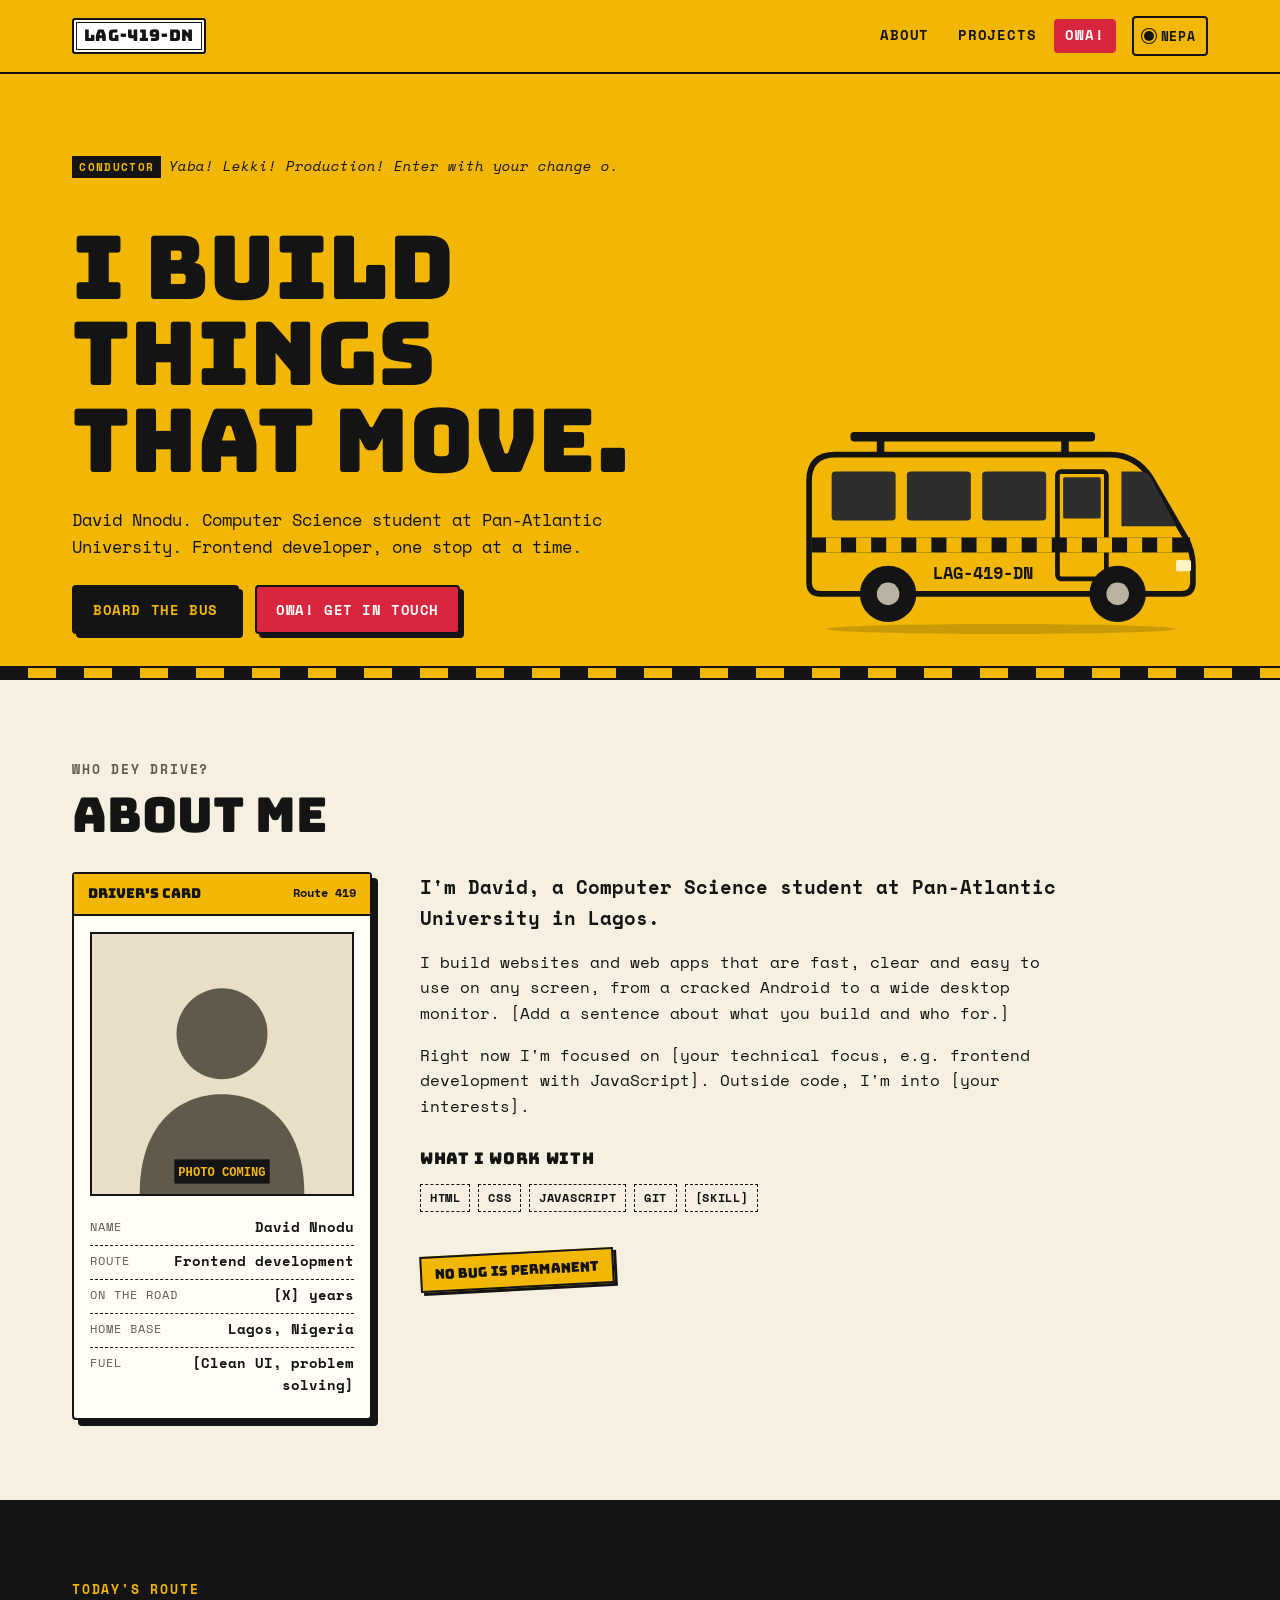
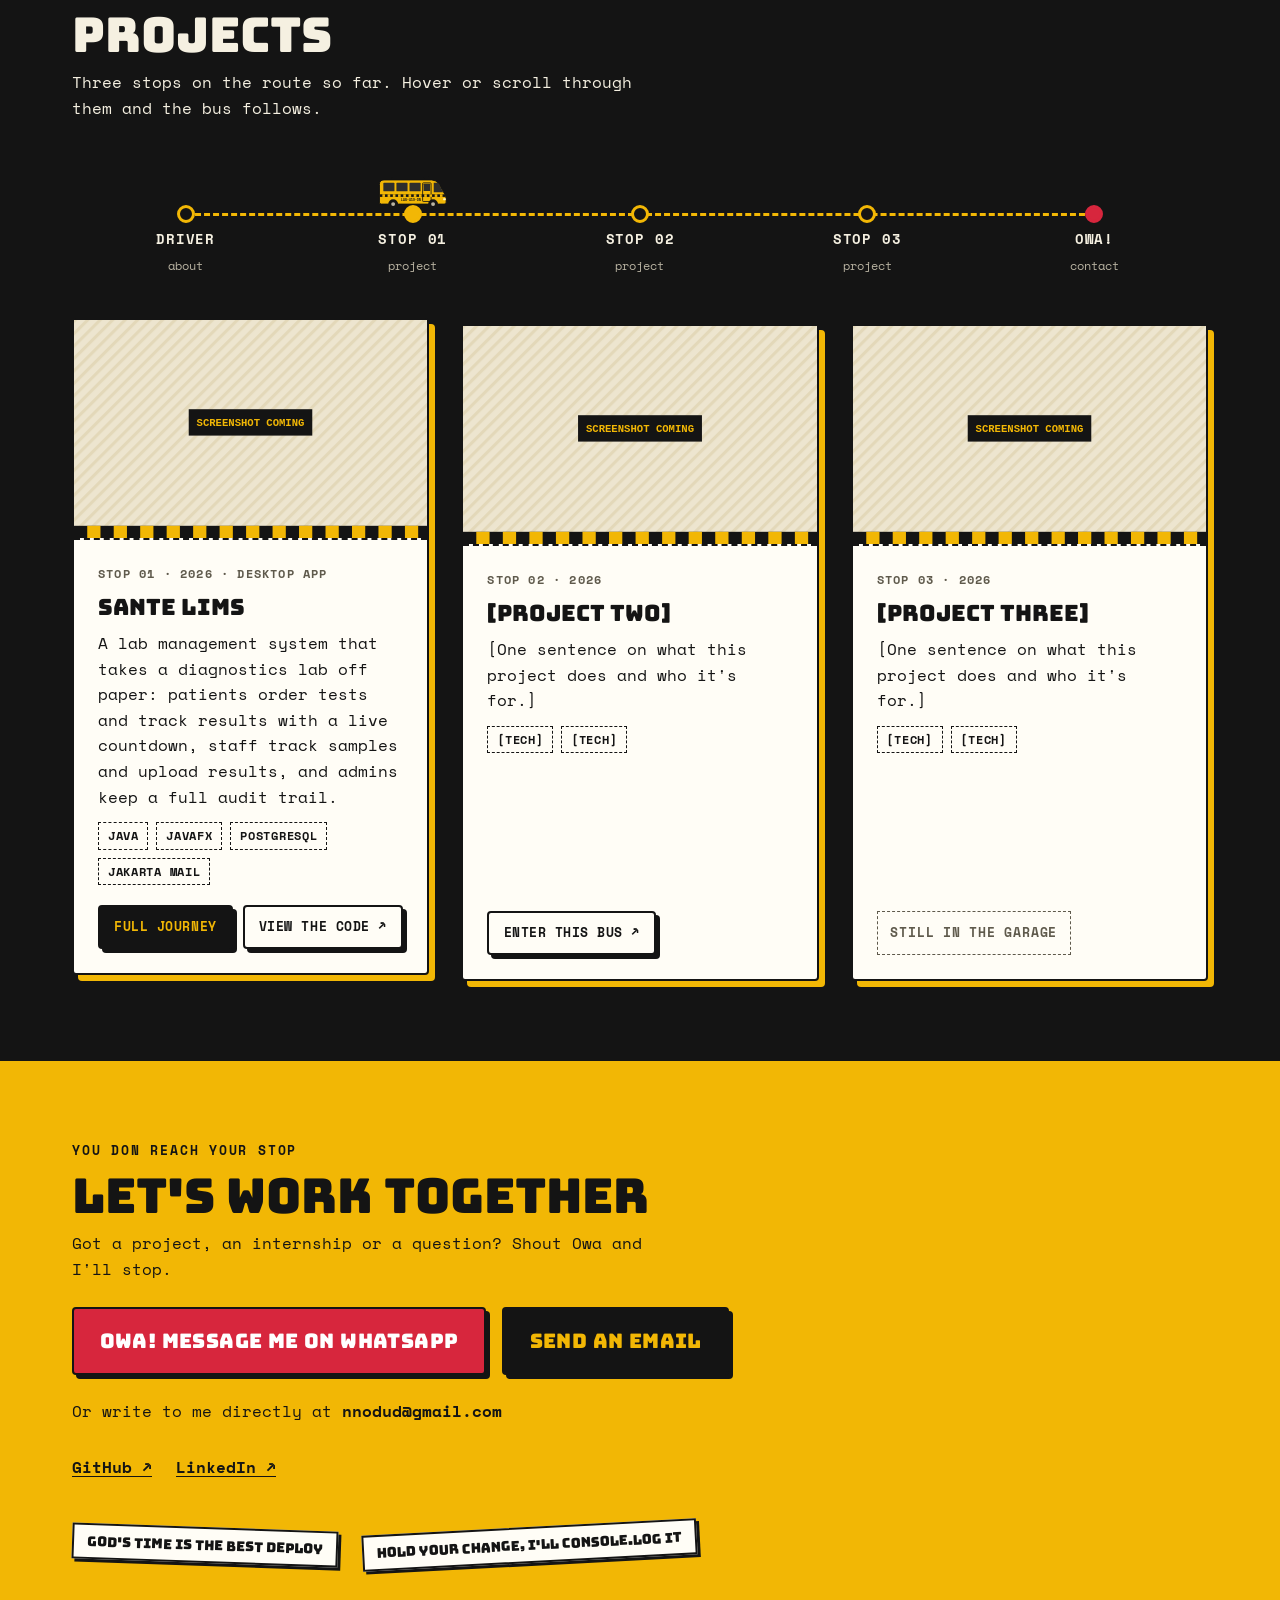
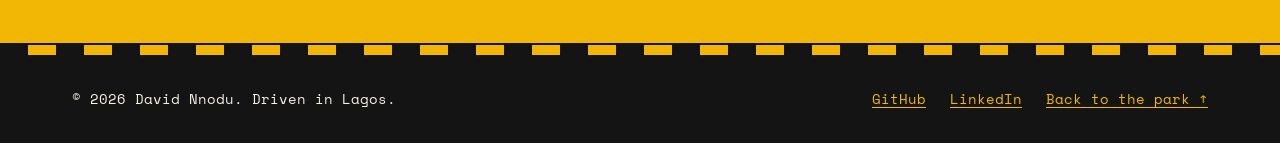
==== index.html @ ec856352 "Move Sante LIMS to Stop 01 and add its details page Co-Authored-By: Claude Opus 5.5 <noreply@anthrop" ====
<!DOCTYPE html>
<html lang="en">
<head>
  <meta charset="UTF-8">
  <meta name="viewport" content="width=device-width, initial-scale=1.0, viewport-fit=cover">
  <title>David Nnodu | Frontend Developer</title>
  <meta name="description" content="Portfolio of David Nnodu, a frontend developer and Computer Science student at Pan-Atlantic University, Lagos.">
  <meta name="theme-color" content="#F2B705">
  <link rel="icon" href="assets/img/favicon.svg" type="image/svg+xml">
  <link rel="preconnect" href="https://fonts.googleapis.com">
  <link rel="preconnect" href="https://fonts.gstatic.com" crossorigin>
  <link rel="stylesheet" href="https://fonts.googleapis.com/css2?family=Bungee&family=Space+Mono:ital,wght@0,400;0,700;1,400&display=swap">
  <link rel="stylesheet" href="css/styles.css">
  <!-- Apply the saved NEPA (dark mode) choice before the page paints, so it never flashes the wrong theme -->
  <script>
    (function () {
      var saved = null;
      try { saved = localStorage.getItem('nepa'); } catch (e) {}
      var prefersDark = window.matchMedia && window.matchMedia('(prefers-color-scheme: dark)').matches;
      if (saved === 'off' || (saved === null && prefersDark)) {
        document.documentElement.setAttribute('data-theme', 'night');
      }
    })();
  </script>
</head>
<body>
  <!-- Danfo drawing, defined once and reused with <use href="#danfo"> -->
  <svg class="sprite" aria-hidden="true" focusable="false">
    <symbol id="danfo" viewBox="0 0 220 112">
      <rect x="30" y="8" width="130" height="5" rx="2" style="fill:var(--bus-line)"/>
      <rect x="44" y="12" width="4" height="9" style="fill:var(--bus-line)"/>
      <rect x="142" y="12" width="4" height="9" style="fill:var(--bus-line)"/>
      <path d="M8 34 Q8 20 22 20 L168 20 Q182 20 190 33 L208 64 Q212 71 212 79 L212 88 Q212 94 206 94 L14 94 Q8 94 8 88 Z" style="fill:var(--bus-body);stroke:var(--bus-line);stroke-width:3;stroke-linejoin:round"/>
      <rect x="20" y="29" width="34" height="26" rx="2" style="fill:var(--bus-glass)"/>
      <rect x="60" y="29" width="34" height="26" rx="2" style="fill:var(--bus-glass)"/>
      <rect x="100" y="29" width="34" height="26" rx="2" style="fill:var(--bus-glass)"/>
      <rect x="140" y="29" width="26" height="57" rx="2" style="fill:none;stroke:var(--bus-line);stroke-width:2.5"/>
      <rect x="143" y="32" width="20" height="22" rx="1" style="fill:var(--bus-glass)"/>
      <path d="M174 29 L184 29 Q188 29 190 33 L203 58 L174 58 Z" style="fill:var(--bus-glass)"/>
      <rect x="9.5" y="64" width="201" height="8" style="fill:var(--bus-line)"/>
      <g style="fill:var(--bus-body)">
        <rect x="17" y="64" width="8" height="8"/><rect x="33" y="64" width="8" height="8"/><rect x="49" y="64" width="8" height="8"/>
        <rect x="65" y="64" width="8" height="8"/><rect x="81" y="64" width="8" height="8"/><rect x="97" y="64" width="8" height="8"/>
        <rect x="113" y="64" width="8" height="8"/><rect x="129" y="64" width="8" height="8"/><rect x="145" y="64" width="8" height="8"/>
        <rect x="161" y="64" width="8" height="8"/><rect x="177" y="64" width="8" height="8"/><rect x="193" y="64" width="8" height="8"/>
      </g>
      <rect x="203" y="76" width="8" height="6" rx="1" style="fill:var(--bus-light)"/>
      <text x="74" y="86" style="fill:var(--bus-line);font:700 9px 'Space Mono',monospace">LAG-419-DN</text>
      <circle cx="50" cy="94" r="15" style="fill:var(--bus-line)"/>
      <circle cx="50" cy="94" r="6" style="fill:var(--bus-hub)"/>
      <circle cx="172" cy="94" r="15" style="fill:var(--bus-line)"/>
      <circle cx="172" cy="94" r="6" style="fill:var(--bus-hub)"/>
    </symbol>
  </svg>

  <a class="skip-link" href="#main">Skip to content</a>

  <header class="site-header">
    <div class="container header-inner">
      <a class="plate" href="#top" aria-label="David Nnodu, back to top">LAG-419-DN</a>
      <nav id="site-nav" class="site-nav" aria-label="Main">
        <ul>
          <li><a href="#about">About</a></li>
          <li><a href="#projects">Projects</a></li>
          <li><a class="nav-owa" href="#contact">Owa!</a></li>
        </ul>
      </nav>
      <button class="nepa-toggle" type="button" aria-pressed="false"
        title="NEPA: what Nigerians still call the power company. Click to turn the light off (dark mode).">
        <span class="nepa-bulb" aria-hidden="true"></span><span class="nepa-label">NEPA</span>
      </button>
      <button class="menu-toggle" type="button" aria-expanded="false" aria-controls="site-nav">Stops</button>
    </div>
  </header>

  <main id="main">

    <!-- ===== Hero ===== -->
    <section class="hero" id="top" aria-labelledby="hero-title">
      <div class="container hero-inner">
        <div class="hero-text">
          <p class="callout">
            <span class="callout-label">Conductor</span>
            <span class="callout-text" id="callout-text">Yaba! Lekki! Production! Enter with your change o.</span>
          </p>
          <h1 class="hero-title" id="hero-title">I build things that move.</h1>
          <!-- PLACEHOLDER: adjust this role line if you like -->
          <p class="hero-sub">David Nnodu. Computer Science student at Pan-Atlantic University. Frontend developer, one stop at a time.</p>
          <div class="hero-actions">
            <a class="btn" href="#projects">Board the bus</a>
            <a class="btn btn--owa" href="#contact">Owa! Get in touch</a>
          </div>
        </div>
        <div class="hero-bus" aria-hidden="true">
          <svg class="danfo" viewBox="0 0 220 112"><use href="#danfo"/></svg>
          <div class="road-shadow"></div>
        </div>
      </div>
      <div class="stripe" aria-hidden="true"></div>
    </section>

    <!-- ===== About: the Driver ===== -->
    <section class="section about" id="about" aria-labelledby="about-title">
      <div class="container">
        <div class="section-head">
          <p class="kicker">Who dey drive?</p>
          <h2 class="section-title" id="about-title">About me</h2>
        </div>

        <div class="about-grid">
          <aside class="permit" aria-label="Driver's card">
            <p class="permit-head">Driver's card <span>Route 419</span></p>
            <div class="permit-body">
              <!-- PLACEHOLDER: replace with assets/img/david.jpg when you have your photo -->
              <img class="permit-photo" src="assets/img/driver-placeholder.svg" alt="Photo of David Nnodu" width="600" height="600">
              <dl class="permit-fields">
                <div><dt>Name</dt><dd>David Nnodu</dd></div>
                <div><dt>Route</dt><dd>Frontend development</dd></div>
                <!-- PLACEHOLDER: years -->
                <div><dt>On the road</dt><dd>[X] years</dd></div>
                <div><dt>Home base</dt><dd>Lagos, Nigeria</dd></div>
                <!-- PLACEHOLDER: what drives you -->
                <div><dt>Fuel</dt><dd>[Clean UI, problem solving]</dd></div>
              </dl>
            </div>
          </aside>

          <div class="about-text">
            <!-- PLACEHOLDER: rewrite these three paragraphs in your own words -->
            <p class="lead">I'm David, a Computer Science student at Pan-Atlantic University in Lagos.</p>
            <p>I build websites and web apps that are fast, clear and easy to use on any screen, from a cracked Android to a wide desktop monitor. [Add a sentence about what you build and who for.]</p>
            <p>Right now I'm focused on [your technical focus, e.g. frontend development with JavaScript]. Outside code, I'm into [your interests].</p>

            <h3 class="mini-title">What I work with</h3>
            <!-- PLACEHOLDER: your real skills -->
            <ul class="tags" aria-label="Skills">
              <li class="tag">HTML</li>
              <li class="tag">CSS</li>
              <li class="tag">JavaScript</li>
              <li class="tag">Git</li>
              <li class="tag">[Skill]</li>
            </ul>

            <p class="sticker sticker--yellow tilt-left">No bug is permanent</p>
          </div>
        </div>
      </div>
    </section>

    <!-- ===== Projects: today's route ===== -->
    <section class="section section--road projects" id="projects" aria-labelledby="projects-title">
      <div class="container">
        <div class="section-head">
          <p class="kicker">Today's route</p>
          <h2 class="section-title" id="projects-title">Projects</h2>
          <p class="section-intro">Three stops on the route so far. Hover or scroll through them and the bus follows.</p>
        </div>

        <div class="route-wrap">
          <ol class="route-bar" aria-label="Route stops">
            <li class="stop"><a href="#about"><span class="stop-dot"></span><span class="stop-name">Driver</span><span class="stop-note">about</span></a></li>
            <li class="stop is-current"><a href="#project-1"><span class="stop-dot"></span><span class="stop-name">Stop 01</span><span class="stop-note">project</span></a></li>
            <li class="stop"><a href="#project-2"><span class="stop-dot"></span><span class="stop-name">Stop 02</span><span class="stop-note">project</span></a></li>
            <li class="stop"><a href="#project-3"><span class="stop-dot"></span><span class="stop-name">Stop 03</span><span class="stop-note">project</span></a></li>
            <li class="stop stop--owa"><a href="#contact"><span class="stop-dot"></span><span class="stop-name">Owa!</span><span class="stop-note">contact</span></a></li>
          </ol>

          <div class="project-list">
            <!-- Project 1: Sante LIMS (JavaFX desktop app, has the details page) -->
            <article class="ticket is-current" id="project-1" aria-labelledby="p1-title">
              <span class="card-stop stop-dot" aria-hidden="true"></span>
              <!-- PLACEHOLDER: save a screenshot of the app as assets/img/sante-dashboard.png and change src below -->
              <img class="ticket-img" src="assets/img/placeholder.svg" alt="Screenshot of the Sante LIMS customer dashboard" width="1600" height="1000" loading="lazy">
              <div class="ticket-body">
                <p class="ticket-meta">Stop 01 · 2026 · Desktop app</p>
                <h3 class="ticket-title" id="p1-title">Sante LIMS</h3>
                <p>A lab management system that takes a diagnostics lab off paper: patients order tests and track results with a live countdown, staff track samples and upload results, and admins keep a full audit trail.</p>
                <ul class="tags" aria-label="Tech stack">
                  <li class="tag">Java</li><li class="tag">JavaFX</li><li class="tag">PostgreSQL</li><li class="tag">Jakarta Mail</li>
                </ul>
                <div class="ticket-actions">
                  <a class="btn btn--small" href="project.html">Full journey</a>
                  <a class="btn btn--small btn--plain" href="https://github.com/david-nnodu/SanteLIMS" target="_blank" rel="noopener">View the code ↗</a>
                </div>
              </div>
            </article>

            <!-- PLACEHOLDER: Project 2 -->
            <article class="ticket" id="project-2" aria-labelledby="p2-title">
              <span class="card-stop stop-dot" aria-hidden="true"></span>
              <img class="ticket-img" src="assets/img/placeholder.svg" alt="Screenshot of Project Two" width="1600" height="1000" loading="lazy">
              <div class="ticket-body">
                <p class="ticket-meta">Stop 02 · 2026</p>
                <h3 class="ticket-title" id="p2-title">[Project Two]</h3>
                <p>[One sentence on what this project does and who it's for.]</p>
                <ul class="tags" aria-label="Tech stack">
                  <li class="tag">[Tech]</li><li class="tag">[Tech]</li>
                </ul>
                <div class="ticket-actions">
                  <!-- PLACEHOLDER: live link -->
                  <a class="btn btn--small btn--plain" href="#" target="_blank" rel="noopener">Enter this bus ↗</a>
                </div>
              </div>
            </article>

            <!-- PLACEHOLDER: Project 3 (no live link yet, so it shows "Still in the garage") -->
            <article class="ticket" id="project-3" aria-labelledby="p3-title">
              <span class="card-stop stop-dot" aria-hidden="true"></span>
              <img class="ticket-img" src="assets/img/placeholder.svg" alt="Screenshot of Project Three" width="1600" height="1000" loading="lazy">
              <div class="ticket-body">
                <p class="ticket-meta">Stop 03 · 2026</p>
                <h3 class="ticket-title" id="p3-title">[Project Three]</h3>
                <p>[One sentence on what this project does and who it's for.]</p>
                <ul class="tags" aria-label="Tech stack">
                  <li class="tag">[Tech]</li><li class="tag">[Tech]</li>
                </ul>
                <div class="ticket-actions">
                  <span class="garage">Still in the garage</span>
                </div>
              </div>
            </article>
          </div>

          <div class="route-bus" aria-hidden="true" hidden>
            <svg class="danfo" viewBox="0 0 220 112"><use href="#danfo"/></svg>
          </div>
        </div>
      </div>
    </section>

    <!-- ===== Contact: Owa! ===== -->
    <section class="section contact" id="contact" aria-labelledby="contact-title">
      <div class="container contact-inner">
        <div class="section-head">
          <p class="kicker">You don reach your stop</p>
          <h2 class="section-title" id="contact-title">Let's work together</h2>
          <p class="section-intro">Got a project, an internship or a question? Shout Owa and I'll stop.</p>
        </div>

        <div class="contact-actions">
          <!-- PLACEHOLDER: replace 234XXXXXXXXXX with your WhatsApp number (country code, no + or spaces) -->
          <a class="btn btn--owa btn--big" href="https://wa.me/234XXXXXXXXXX?text=Owa!%20I%20saw%20your%20portfolio%20and%20I'd%20like%20to%20work%20with%20you." target="_blank" rel="noopener">Owa! Message me on WhatsApp</a>
          <a class="btn btn--big" href="mailto:nnodud@gmail.com?subject=Hello%20David%20from%20your%20portfolio">Send an email</a>
        </div>

        <p class="contact-direct">Or write to me directly at <strong>nnodud@gmail.com</strong></p>

        <ul class="contact-links">
          <li><a href="https://github.com/david-nnodu" target="_blank" rel="noopener">GitHub ↗</a></li>
          <!-- PLACEHOLDER: LinkedIn profile URL -->
          <li><a href="https://www.linkedin.com/in/" target="_blank" rel="noopener">LinkedIn ↗</a></li>
        </ul>

        <div class="sticker-row" aria-hidden="true">
          <span class="sticker tilt-right">God's time is the best deploy</span>
          <span class="sticker tilt-left">Hold your change, I'll console.log it</span>
        </div>
      </div>
    </section>
  </main>

  <footer class="site-footer">
    <div class="stripe" aria-hidden="true"></div>
    <div class="container footer-inner">
      <p>© <span class="js-year">2026</span> David Nnodu. Driven in Lagos.</p>
      <ul class="footer-links">
        <li><a href="https://github.com/david-nnodu" target="_blank" rel="noopener">GitHub</a></li>
        <!-- PLACEHOLDER: LinkedIn profile URL -->
        <li><a href="https://www.linkedin.com/in/" target="_blank" rel="noopener">LinkedIn</a></li>
        <li><a href="#top">Back to the park ↑</a></li>
      </ul>
    </div>
  </footer>

  <div class="toast" id="toast" role="status" aria-live="polite" hidden></div>

  <script src="js/main.js"></script>
</body>
</html>
---- css/styles.css ----
/* =============================================================
   Danfo portfolio: David Nnodu
   -------------------------------------------------------------
   1.  Variables (day theme)
   2.  Night theme (NEPA off)
   3.  Reset and base
   4.  Layout helpers
   5.  Components (buttons, stripe, tags, stickers, stop dots)
   6.  Header
   7.  Hero
   8.  About
   9.  Projects route
   10. Contact
   11. Footer and toast
   12. Project details page
   13. 404 page
   14. Media queries (tablet, desktop)
   15. Reduced motion
   ============================================================= */


/* ---------- 1. Variables (day theme) ---------- */
/* Layout idea: one bus route down the page. Yellow stops, dark road, red for "Owa!" only. */
:root {
  /* Colours */
  --yellow: #F2B705;      /* danfo body */
  --ink: #141414;         /* asphalt black */
  --cream: #F5F0E1;       /* receipt paper */
  --owa: #D7263D;         /* contact only */
  --owa-text: #FFFFFF;

  --bg: #F5F0E1;          /* page background */
  --text: #141414;
  --muted: #5F5A4C;
  --card: #FFFDF6;
  --line: #141414;        /* borders */
  --shadow: #141414;      /* hard offset shadows */
  --hero-bg: #F2B705;
  --hero-text: #141414;
  --road: #141414;
  --road-text: #F5F0E1;
  --road-muted: #B9B3A2;
  --btn-bg: #141414;
  --btn-text: #F2B705;
  --stripe-a: #141414;
  --stripe-b: #F2B705;
  --focus: #141414;

  /* The bus drawing */
  --bus-body: #F2B705;
  --bus-line: #141414;
  --bus-glass: #2E2E2C;
  --bus-light: #FFF4C2;
  --bus-hub: #B9B3A2;

  /* Type */
  --font-display: "Bungee", "Arial Black", Impact, sans-serif;
  --font-body: "Space Mono", "Courier New", monospace;

  /* Spacing and shape */
  --space-1: 0.5rem;
  --space-2: 1rem;
  --space-3: 1.5rem;
  --space-4: 2rem;
  --space-5: 3rem;
  --space-6: 5rem;
  --radius: 4px;
  --max: 1200px;
  --header-h: 64px;

  color-scheme: light;
}


/* ---------- 2. Night theme (NEPA off) ---------- */
[data-theme="night"] {
  --yellow: #E0A100;
  --owa: #E5484D;

  --bg: #12110E;
  --text: #F5F0E1;
  --muted: #A8A190;
  --card: #1D1B16;
  --line: #E9E2CF;
  --shadow: #C98A00;
  --hero-bg: #1A160B;
  --hero-text: #F5F0E1;
  --road: #0A0A08;
  --road-text: #F5F0E1;
  --road-muted: #A8A190;
  --btn-bg: #E0A100;
  --btn-text: #12110E;
  --stripe-a: #050504;
  --stripe-b: #C98A00;
  --focus: #E0A100;

  --bus-body: #C98A00;
  --bus-light: #FFE38A;

  color-scheme: dark;
}


/* ---------- 3. Reset and base ---------- */
*,
*::before,
*::after {
  box-sizing: border-box;
}

[hidden] {
  display: none !important;
}

html {
  -webkit-text-size-adjust: 100%;
  scroll-padding-top: calc(var(--header-h) + 16px);
}

body {
  margin: 0;
  background: var(--bg);
  color: var(--text);
  font-family: var(--font-body);
  font-size: 1rem;
  line-height: 1.6;
  overflow-x: hidden;
}

img,
svg {
  display: block;
  max-width: 100%;
}

img {
  height: auto;
}

h1, h2, h3 {
  margin: 0;
  font-family: var(--font-display);
  font-weight: 400;
  line-height: 1.05;
  text-wrap: balance;
  overflow-wrap: anywhere;
}

p {
  margin: 0;
}

ul,
ol {
  margin: 0;
  padding: 0;
  list-style: none;
}

a {
  color: inherit;
  text-underline-offset: 3px;
}

:focus-visible {
  outline: 3px solid var(--focus);
  outline-offset: 3px;
}

.sprite {
  position: absolute;
  width: 0;
  height: 0;
  overflow: hidden;
}

.skip-link {
  position: absolute;
  left: 16px;
  top: -100px;
  z-index: 100;
  padding: 0.6rem 1rem;
  background: var(--btn-bg);
  color: var(--btn-text);
  font-weight: 700;
}

.skip-link:focus {
  top: 12px;
}


/* ---------- 4. Layout helpers ---------- */
.container {
  width: 100%;
  max-width: var(--max);
  margin-inline: auto;
  padding-left: max(16px, env(safe-area-inset-left, 0px));
  padding-right: max(16px, env(safe-area-inset-right, 0px));
}

.section {
  padding-block: var(--space-6);
}

.section-head {
  display: grid;
  gap: 0.6rem;
  margin-bottom: var(--space-4);
  max-width: 44rem;
}

.kicker {
  font-family: var(--font-body);
  font-weight: 700;
  font-size: 0.8rem;
  letter-spacing: 0.14em;
  text-transform: uppercase;
  color: var(--muted);
}

.section-title {
  font-size: clamp(1.75rem, 4vw, 3rem);
}

.section-intro {
  max-width: 36rem;
}

.mini-title {
  font-size: 1rem;
  letter-spacing: 0.04em;
}


/* ---------- 5. Components ---------- */

/* Buttons: printed look, they "press in" on hover */
.btn {
  display: inline-flex;
  align-items: center;
  justify-content: center;
  gap: 0.5rem;
  min-height: 48px;
  padding: 0.7rem 1.2rem;
  font-family: var(--font-body);
  font-weight: 700;
  font-size: 0.9rem;
  letter-spacing: 0.04em;
  text-transform: uppercase;
  text-decoration: none;
  text-align: center;
  color: var(--btn-text);
  background: var(--btn-bg);
  border: 2px solid var(--line);
  border-radius: var(--radius);
  box-shadow: 4px 4px 0 var(--shadow);
  transition: transform 0.12s ease, box-shadow 0.12s ease;
}

.btn:hover {
  transform: translate(3px, 3px);
  box-shadow: 1px 1px 0 var(--shadow);
}

.btn--owa {
  color: var(--owa-text);
  background: var(--owa);
}

.btn--plain {
  color: var(--text);
  background: var(--card);
}

.btn--small {
  min-height: 44px;
  padding: 0.5rem 0.9rem;
  font-size: 0.8rem;
}

.btn--big {
  min-height: 60px;
  padding: 1rem 1.6rem;
  font-family: var(--font-display);
  font-weight: 400;
  font-size: clamp(1rem, 2.4vw, 1.25rem);
  letter-spacing: 0.02em;
}

/* The black-and-yellow band along a danfo's side */
.stripe {
  height: 14px;
  background: repeating-linear-gradient(90deg, var(--stripe-a) 0 28px, var(--stripe-b) 28px 56px);
  border-block: 2px solid var(--stripe-a);
}

/* Tech and skill tags, like torn ticket stubs */
.tags {
  display: flex;
  flex-wrap: wrap;
  gap: 0.5rem;
}

.tag {
  display: inline-block;
  padding: 0.2rem 0.55rem;
  border: 1.5px dashed currentColor;
  font-size: 0.75rem;
  font-weight: 700;
  letter-spacing: 0.06em;
  text-transform: uppercase;
}

/* Stickers on the back of the bus */
.sticker {
  display: inline-block;
  padding: 0.5rem 0.8rem;
  font-family: var(--font-display);
  font-size: 0.85rem;
  line-height: 1.2;
  text-transform: uppercase;
  color: var(--text);
  background: var(--card);
  border: 2px solid var(--line);
  box-shadow: 3px 3px 0 var(--shadow);
  transform: rotate(var(--tilt, -2deg));
}

.sticker--yellow {
  color: var(--ink);
  background: var(--yellow);
}

.tilt-left { --tilt: -3deg; }
.tilt-right { --tilt: 2deg; }

/* Stop markers on the route */
.stop-dot {
  display: block;
  flex: none;
  width: 18px;
  height: 18px;
  border-radius: 50%;
  background: var(--road);
  border: 3px solid var(--yellow);
}

.is-current > .stop-dot,
.is-current > a > .stop-dot {
  background: var(--yellow);
}

.stop--owa .stop-dot {
  background: var(--owa);
  border-color: var(--owa);
}


/* ---------- 6. Header ---------- */
body::before {
  content: "";
  position: fixed;
  inset: 0 0 auto;
  height: env(safe-area-inset-top, 0px);
  z-index: 60;
  background: var(--hero-bg);
}

.site-header {
  position: sticky;
  top: env(safe-area-inset-top, 0px);
  z-index: 50;
  background: var(--hero-bg);
  color: var(--hero-text);
  border-bottom: 2px solid var(--line);
}

.header-inner {
  position: relative;
  display: flex;
  align-items: center;
  gap: 0.75rem;
  min-height: var(--header-h);
}

.plate {
  margin-right: auto;
  padding: 0.2rem 0.6rem;
  font-family: var(--font-display);
  font-size: 1rem;
  letter-spacing: 0.04em;
  text-decoration: none;
  color: #141414;
  background: #FFFFFF;
  border: 2px solid #141414;
  border-radius: 3px;
  box-shadow: inset 0 0 0 2px #FFFFFF, inset 0 0 0 3px #141414;
}

.site-nav {
  display: none;
}

.site-nav.is-open {
  display: block;
  position: absolute;
  top: 100%;
  left: 0;
  right: 0;
  margin-top: 2px;
  background: var(--hero-bg);
  border-bottom: 2px solid var(--line);
}

.site-nav ul {
  display: grid;
}

.site-nav a {
  display: block;
  padding: 0.9rem max(16px, env(safe-area-inset-left, 0px));
  font-weight: 700;
  font-size: 0.95rem;
  text-transform: uppercase;
  letter-spacing: 0.06em;
  text-decoration: none;
}

.site-nav a:hover,
.site-nav a[aria-current="page"] {
  text-decoration: underline;
  text-decoration-thickness: 2px;
}

.nav-owa {
  color: var(--owa-text);
  background: var(--owa);
}

.nepa-toggle,
.menu-toggle {
  display: inline-flex;
  align-items: center;
  gap: 0.4rem;
  min-height: 40px;
  padding: 0.3rem 0.65rem;
  font-family: var(--font-body);
  font-weight: 700;
  font-size: 0.8rem;
  letter-spacing: 0.06em;
  text-transform: uppercase;
  color: var(--hero-text);
  background: transparent;
  border: 2px solid var(--line);
  border-radius: var(--radius);
  cursor: pointer;
}

.nepa-bulb {
  width: 10px;
  height: 10px;
  border-radius: 50%;
  background: var(--hero-text);
  box-shadow: 0 0 0 2px var(--hero-bg), 0 0 0 3px var(--hero-text);
}

.nepa-toggle[aria-pressed="true"] .nepa-bulb {
  background: transparent;
}

/* Screen flicker before the light goes */
.flicker body {
  animation: flicker 0.4s steps(1, end);
}

@keyframes flicker {
  0%   { opacity: 1; }
  20%  { opacity: 0.25; }
  40%  { opacity: 1; }
  60%  { opacity: 0.15; }
  80%  { opacity: 0.9; }
  100% { opacity: 1; }
}


/* ---------- 7. Hero ---------- */
.hero {
  background: var(--hero-bg);
  color: var(--hero-text);
}

.hero-inner {
  display: grid;
  gap: var(--space-4);
  padding-block: var(--space-5) var(--space-4);
}

.hero-text {
  display: grid;
  gap: var(--space-3);
  min-width: 0;
}

.callout {
  display: flex;
  flex-wrap: wrap;
  align-items: baseline;
  gap: 0.5rem;
  font-size: 0.9rem;
  min-height: 3.2em;
}

.callout-label {
  padding: 0.1rem 0.45rem;
  font-weight: 700;
  font-size: 0.7rem;
  letter-spacing: 0.12em;
  text-transform: uppercase;
  color: var(--btn-text);
  background: var(--btn-bg);
}

.callout-text {
  font-style: italic;
  transition: opacity 0.25s ease;
}

.callout-text.is-changing {
  opacity: 0;
}

.hero-title {
  font-size: clamp(2.5rem, 9vw, 5.5rem);
  line-height: 0.98;
}

.hero-sub {
  max-width: 34rem;
  font-size: 1.05rem;
}

.hero-actions {
  display: flex;
  flex-wrap: wrap;
  gap: var(--space-2);
}

.hero-bus {
  align-self: end;
  max-width: 420px;
  width: 100%;
  justify-self: center;
}

.hero-bus .danfo {
  width: 100%;
  height: auto;
  animation: idle 1.6s ease-in-out infinite;
}

.road-shadow {
  height: 10px;
  margin: -4px 8% 0;
  border-radius: 50%;
  background: var(--hero-text);
  opacity: 0.18;
}

@keyframes idle {
  0%, 100% { transform: translateY(0); }
  50%      { transform: translateY(-2px); }
}


/* ---------- 8. About ---------- */
.about-grid {
  display: grid;
  gap: var(--space-5);
  align-items: start;
}

.permit {
  max-width: 360px;
  background: var(--card);
  border: 2px solid var(--line);
  border-radius: var(--radius);
  box-shadow: 6px 6px 0 var(--shadow);
}

.permit-head {
  display: flex;
  justify-content: space-between;
  gap: 1rem;
  padding: 0.55rem 0.9rem;
  font-family: var(--font-display);
  font-size: 0.85rem;
  color: var(--ink);
  background: var(--yellow);
  border-bottom: 2px solid var(--line);
}

.permit-head span {
  font-family: var(--font-body);
  font-weight: 700;
  font-size: 0.75rem;
}

.permit-body {
  display: grid;
  gap: var(--space-2);
  padding: var(--space-2);
}

.permit-photo {
  width: 100%;
  aspect-ratio: 1;
  object-fit: cover;
  border: 2px solid var(--line);
}

.permit-fields {
  display: grid;
  margin: 0;
}

.permit-fields div {
  display: flex;
  justify-content: space-between;
  gap: 1rem;
  padding-block: 0.35rem;
  border-bottom: 1.5px dashed var(--line);
  font-size: 0.85rem;
}

.permit-fields div:last-child {
  border-bottom: 0;
}

.permit-fields dt {
  color: var(--muted);
  text-transform: uppercase;
  font-size: 0.75rem;
  letter-spacing: 0.08em;
}

.permit-fields dd {
  margin: 0;
  font-weight: 700;
  text-align: right;
}

.about-text {
  display: grid;
  gap: var(--space-2);
  max-width: 40rem;
  min-width: 0;
}

.about-text .lead {
  font-size: 1.2rem;
  font-weight: 700;
}

.about-text .mini-title {
  margin-top: var(--space-2);
}

.about-text .sticker {
  justify-self: start;
  margin-top: var(--space-3);
}


/* ---------- 9. Projects route ---------- */
.section--road {
  --focus: var(--yellow);
  background: var(--road);
  color: var(--road-text);
}

.section--road .kicker {
  color: var(--yellow);
}

.route-wrap {
  position: relative;
}

/* The horizontal route bar only shows on desktop */
.route-bar {
  display: none;
}

/* Mobile and tablet: a vertical dashed route down the left edge */
.project-list {
  position: relative;
  display: grid;
  gap: var(--space-5);
  padding-left: 2.75rem;
}

.project-list::before {
  content: "";
  position: absolute;
  top: 0;
  bottom: 0;
  left: 0.9rem;
  border-left: 3px dashed var(--yellow);
}

.ticket {
  position: relative;
  display: flex;
  flex-direction: column;
  min-width: 0;
  color: var(--text);
  background: var(--card);
  border: 2px solid var(--line);
  border-radius: var(--radius);
  box-shadow: 6px 6px 0 var(--yellow);
  transition: transform 0.2s ease;
}

.card-stop {
  position: absolute;
  top: 1.5rem;
  left: calc(-1.85rem - 7.5px);
}

.ticket.is-current .card-stop {
  background: var(--yellow);
}

.ticket-img {
  width: 100%;
  aspect-ratio: 16 / 10;
  object-fit: cover;
  border-bottom: 2px dashed var(--line);
}

.ticket-body {
  display: flex;
  flex: 1;
  flex-direction: column;
  gap: 0.75rem;
  padding: var(--space-3);
  min-width: 0;
}

.ticket-meta {
  font-size: 0.75rem;
  font-weight: 700;
  letter-spacing: 0.1em;
  text-transform: uppercase;
  color: var(--muted);
}

.ticket-title {
  font-size: 1.4rem;
}

.ticket-actions {
  display: flex;
  flex-wrap: wrap;
  gap: 0.6rem;
  margin-top: auto;
  padding-top: 0.5rem;
}

.garage {
  display: inline-flex;
  align-items: center;
  min-height: 44px;
  padding: 0.4rem 0.8rem;
  font-size: 0.8rem;
  font-weight: 700;
  text-transform: uppercase;
  letter-spacing: 0.06em;
  color: var(--muted);
  border: 1.5px dashed var(--muted);
}

/* The little bus that drives along the route (positioned by main.js) */
.route-bus {
  --bus-w: 52px;
  position: absolute;
  top: 0;
  left: 0;
  z-index: 2;
  width: var(--bus-w);
  pointer-events: none;
  transform: translate(calc(var(--bus-x, 0px) - 50%), calc(var(--bus-y, 0px) - 50% - 30px)) rotate(90deg);
  transition: transform 0.6s cubic-bezier(0.5, 0, 0.2, 1);
}

.route-bus.no-anim {
  transition: none;
}

.route-bus .danfo {
  width: 100%;
  height: auto;
}


/* ---------- 10. Contact ---------- */
.contact {
  background: var(--hero-bg);
  color: var(--hero-text);
}

.contact .kicker {
  color: var(--hero-text);
}

.contact-inner {
  display: grid;
  gap: var(--space-3);
}

.contact-inner .section-head {
  margin-bottom: 0;
}

.contact-actions {
  display: grid;
  gap: var(--space-2);
}

.contact-direct strong {
  user-select: all;
  overflow-wrap: anywhere;
}

.contact-links {
  display: flex;
  flex-wrap: wrap;
  gap: var(--space-3);
  font-weight: 700;
}

.contact-links a {
  display: inline-block;
  padding-block: 0.4rem;
}

.sticker-row {
  display: flex;
  flex-wrap: wrap;
  gap: var(--space-3);
  margin-top: var(--space-2);
}


/* ---------- 11. Footer and toast ---------- */
.site-footer {
  --focus: var(--yellow);
  background: var(--road);
  color: var(--road-text);
  padding-bottom: env(safe-area-inset-bottom, 0px);
}

.footer-inner {
  display: grid;
  gap: var(--space-2);
  padding-block: var(--space-4);
  font-size: 0.85rem;
}

.footer-links {
  display: flex;
  flex-wrap: wrap;
  gap: var(--space-3);
}

.footer-links a {
  color: var(--yellow);
}

.toast {
  position: fixed;
  left: 50%;
  bottom: calc(1.5rem + env(safe-area-inset-bottom, 0px));
  z-index: 100;
  padding: 0.7rem 1.2rem;
  font-family: var(--font-display);
  font-size: 1.1rem;
  color: var(--ink);
  background: var(--yellow);
  border: 2px solid var(--ink);
  box-shadow: 4px 4px 0 var(--ink);
  opacity: 0;
  transform: translate(-50%, 12px);
  transition: opacity 0.2s ease, transform 0.2s ease;
}

.toast.is-visible {
  opacity: 1;
  transform: translate(-50%, 0);
}


/* ---------- 12. Project details page ---------- */
.detail-hero {
  background: var(--hero-bg);
  color: var(--hero-text);
}

.detail-hero .container {
  display: grid;
  gap: var(--space-2);
  padding-block: var(--space-4) var(--space-5);
}

.detail-hero .kicker {
  color: var(--hero-text);
}

.breadcrumb ol {
  display: flex;
  flex-wrap: wrap;
  gap: 0.4rem;
  font-size: 0.8rem;
}

.breadcrumb li + li::before {
  content: "→";
  margin-right: 0.4rem;
}

.detail-title {
  font-size: clamp(2.25rem, 7vw, 4.5rem);
}

.detail-summary {
  max-width: 40rem;
  font-size: 1.05rem;
}

.detail-meta {
  display: flex;
  flex-wrap: wrap;
  gap: 0.5rem 1.5rem;
  margin-bottom: var(--space-1);
  font-weight: 700;
  font-size: 0.9rem;
}

.detail-meta span {
  margin-right: 0.3rem;
  font-weight: 400;
  font-size: 0.75rem;
  letter-spacing: 0.1em;
  text-transform: uppercase;
}

.detail-shot {
  margin: var(--space-5) 0 0;
}

.detail-shot img {
  width: 100%;
  border: 2px solid var(--line);
  border-radius: var(--radius);
  box-shadow: 8px 8px 0 var(--shadow);
}

.detail-layout {
  display: grid;
  grid-template-columns: minmax(0, 1fr);
  gap: var(--space-3);
  padding-block: var(--space-4) var(--space-6);
}

/* Mobile: the section route is a scrollable chip row under the header */
.side-route {
  position: sticky;
  top: calc(env(safe-area-inset-top, 0px) + var(--header-h));
  z-index: 10;
  margin-inline: calc(-1 * max(16px, env(safe-area-inset-left, 0px)));
  padding: 0.6rem max(16px, env(safe-area-inset-left, 0px));
  background: var(--bg);
  border-bottom: 2px solid var(--line);
}

.side-route-title {
  display: none;
}

.side-route ol {
  display: flex;
  gap: 0.5rem;
  overflow-x: auto;
  scrollbar-width: none;
}

.side-route a {
  display: inline-flex;
  align-items: center;
  gap: 0.45rem;
  min-height: 40px;
  padding: 0.3rem 0.7rem;
  font-size: 0.8rem;
  font-weight: 700;
  white-space: nowrap;
  text-decoration: none;
  border: 2px solid var(--line);
  border-radius: var(--radius);
}

.side-route .stop-dot {
  width: 12px;
  height: 12px;
  border-width: 2px;
  background: transparent;
  border-color: var(--line);
}

.side-route a.is-current {
  color: var(--ink);
  background: var(--yellow);
}

.side-route a.is-current .stop-dot {
  background: var(--ink);
  border-color: var(--ink);
}

.detail-content {
  min-width: 0;
}

.detail-section {
  display: grid;
  gap: var(--space-2);
  padding-block: var(--space-4);
  border-bottom: 2px dashed var(--line);
  scroll-margin-top: calc(var(--header-h) + 80px);
}

.detail-section:last-child {
  border-bottom: 0;
}

.detail-section .section-title {
  margin-bottom: var(--space-1);
}

.detail-section > p {
  max-width: 42rem;
}

.feature-list {
  display: grid;
  gap: var(--space-2);
}

.feature-list li {
  display: grid;
  gap: 0.2rem;
  padding: var(--space-2);
  background: var(--card);
  border: 2px solid var(--line);
  border-left-width: 8px;
  border-left-color: var(--yellow);
}

.shots {
  display: grid;
  gap: var(--space-3);
}

.shots figure {
  display: grid;
  gap: 0.5rem;
  margin: 0;
}

.shots img {
  width: 100%;
  border: 2px solid var(--line);
  box-shadow: 4px 4px 0 var(--shadow);
}

.shots figcaption {
  font-size: 0.8rem;
  color: var(--muted);
}

.tech-list {
  display: grid;
  gap: 0.8rem;
}

.tech-list li {
  display: flex;
  flex-wrap: wrap;
  align-items: baseline;
  gap: 0.6rem;
}

.lessons {
  display: grid;
  gap: var(--space-3);
}

.lessons article {
  display: grid;
  gap: 0.4rem;
  padding-left: var(--space-2);
  border-left: 3px dashed var(--yellow);
}

.lessons h3 {
  font-size: 1.1rem;
}

.end-line {
  background: var(--road);
  color: var(--road-text);
  --focus: var(--yellow);
}

.end-line .kicker {
  color: var(--yellow);
}

.end-inner {
  display: grid;
  gap: var(--space-3);
  padding-block: var(--space-5);
}


/* ---------- 13. 404 page ---------- */
.lost {
  background: var(--hero-bg);
  color: var(--hero-text);
}

.lost-inner {
  display: grid;
  gap: var(--space-3);
  justify-items: start;
  padding-block: var(--space-6);
}

.lost-bus {
  width: min(280px, 70%);
  height: auto;
  transform: rotate(-10deg);
}

.lost .kicker {
  color: var(--hero-text);
}


/* ---------- 14. Media queries ---------- */

/* Tablet: 768px and up */
@media (min-width: 768px) {
  :root {
    --header-h: 72px;
  }

  .container {
    padding-left: max(2rem, env(safe-area-inset-left, 0px));
    padding-right: max(2rem, env(safe-area-inset-right, 0px));
  }

  .menu-toggle {
    display: none;
  }

  .site-nav,
  .site-nav.is-open {
    display: block;
    position: static;
    margin: 0;
    background: none;
    border: 0;
  }

  .site-nav ul {
    display: flex;
    align-items: center;
    gap: 0.4rem;
  }

  .site-nav a {
    padding: 0.4rem 0.7rem;
    font-size: 0.85rem;
  }

  .nav-owa {
    border-radius: var(--radius);
  }

  .header-inner {
    gap: 1rem;
  }

  .about-grid {
    grid-template-columns: minmax(0, 300px) minmax(0, 1fr);
  }

  /* Tickets turn sideways: picture left, text right */
  .ticket {
    display: grid;
    grid-template-columns: minmax(0, 0.9fr) minmax(0, 1.1fr);
  }

  .ticket-img {
    height: 100%;
    aspect-ratio: auto;
    min-height: 240px;
    border-bottom: 0;
    border-right: 2px dashed var(--line);
  }

  .contact-actions {
    display: flex;
    flex-wrap: wrap;
  }

  .footer-inner {
    grid-template-columns: 1fr auto;
    align-items: center;
  }

  .shots {
    grid-template-columns: repeat(2, minmax(0, 1fr));
  }

  .detail-hero .container {
    padding-block: var(--space-5) var(--space-6);
  }
}

/* Desktop: 1024px and up */
@media (min-width: 1024px) {
  .hero-inner {
    grid-template-columns: minmax(0, 1.25fr) minmax(0, 0.75fr);
    align-items: end;
    padding-block: var(--space-6) var(--space-4);
  }

  /* Horizontal route bar above the three tickets */
  .route-bar {
    position: relative;
    display: grid;
    grid-template-columns: repeat(5, minmax(0, 1fr));
    padding-top: 52px;
    margin-bottom: var(--space-5);
  }

  .route-bar::before {
    content: "";
    position: absolute;
    left: 10%;
    right: 10%;
    top: calc(52px + 7.5px);
    border-top: 3px dashed var(--yellow);
  }

  .route-bar a {
    position: relative;
    display: grid;
    justify-items: center;
    gap: 0.35rem;
    text-align: center;
    text-decoration: none;
  }

  .route-bar .stop-name {
    font-weight: 700;
    font-size: 0.85rem;
    text-transform: uppercase;
    letter-spacing: 0.06em;
  }

  .route-bar .stop-note {
    font-size: 0.75rem;
    color: var(--road-muted);
  }

  .route-bar a:hover .stop-name {
    text-decoration: underline;
  }

  .project-list {
    grid-template-columns: repeat(3, minmax(0, 1fr));
    gap: var(--space-4);
    padding-left: 0;
  }

  .project-list::before,
  .card-stop {
    display: none;
  }

  .ticket {
    display: flex;
  }

  .ticket-img {
    height: auto;
    min-height: 0;
    aspect-ratio: 16 / 10;
    border-right: 0;
    border-bottom: 2px dashed var(--line);
  }

  .ticket.is-current {
    transform: translateY(-6px);
  }

  .route-bus {
    --bus-w: 72px;
    transform: translate(calc(var(--bus-x, 0px) - 50%), calc(var(--bus-y, 0px) - 100% - 4px));
  }

  /* Details page: sticky route on the left */
  .detail-layout {
    grid-template-columns: minmax(0, 220px) minmax(0, 1fr);
    gap: var(--space-5);
    padding-top: var(--space-5);
  }

  .side-route {
    top: calc(env(safe-area-inset-top, 0px) + var(--header-h) + 24px);
    align-self: start;
    margin: 0;
    padding: 0;
    background: none;
    border: 0;
  }

  .side-route-title {
    display: block;
    margin-bottom: var(--space-2);
    font-size: 0.75rem;
    font-weight: 700;
    letter-spacing: 0.14em;
    text-transform: uppercase;
    color: var(--muted);
  }

  .side-route ol {
    position: relative;
    display: grid;
    gap: 0.2rem;
    overflow: visible;
  }

  .side-route ol::before {
    content: "";
    position: absolute;
    top: 20px;
    bottom: 20px;
    left: 5px;
    border-left: 3px dashed var(--yellow);
  }

  .side-route a {
    position: relative;
    padding: 0.3rem 0;
    border: 0;
    white-space: normal;
  }

  .side-route .stop-dot {
    background: var(--bg);
    border-color: var(--line);
  }

  .side-route a.is-current {
    color: inherit;
    background: none;
  }

  .side-route a.is-current .stop-dot {
    background: var(--yellow);
    border-color: var(--line);
  }

  .shots {
    grid-template-columns: repeat(3, minmax(0, 1fr));
  }
}


/* ---------- 15. Reduced motion ---------- */
@media (prefers-reduced-motion: no-preference) {
  html {
    scroll-behavior: smooth;
  }
}

@media (prefers-reduced-motion: reduce) {
  *,
  *::before,
  *::after {
    animation: none !important;
    transition: none !important;
  }
}
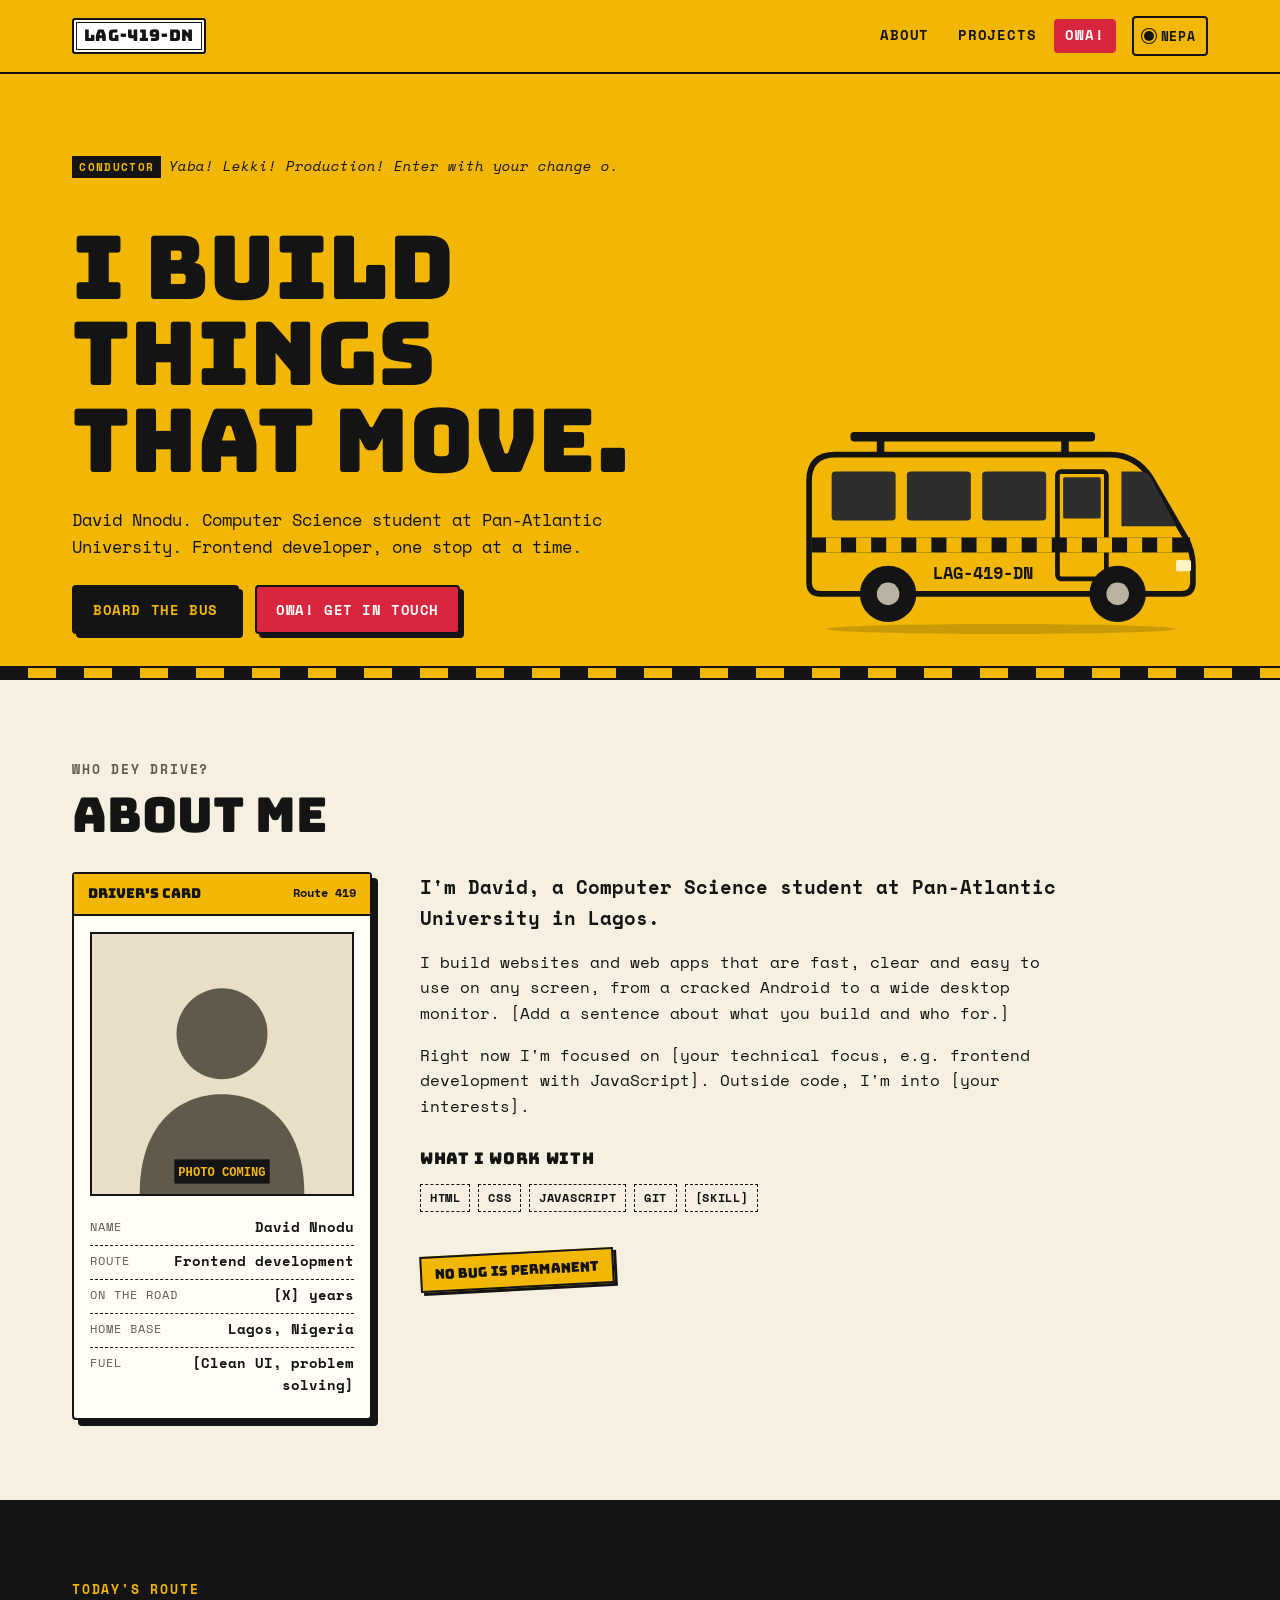
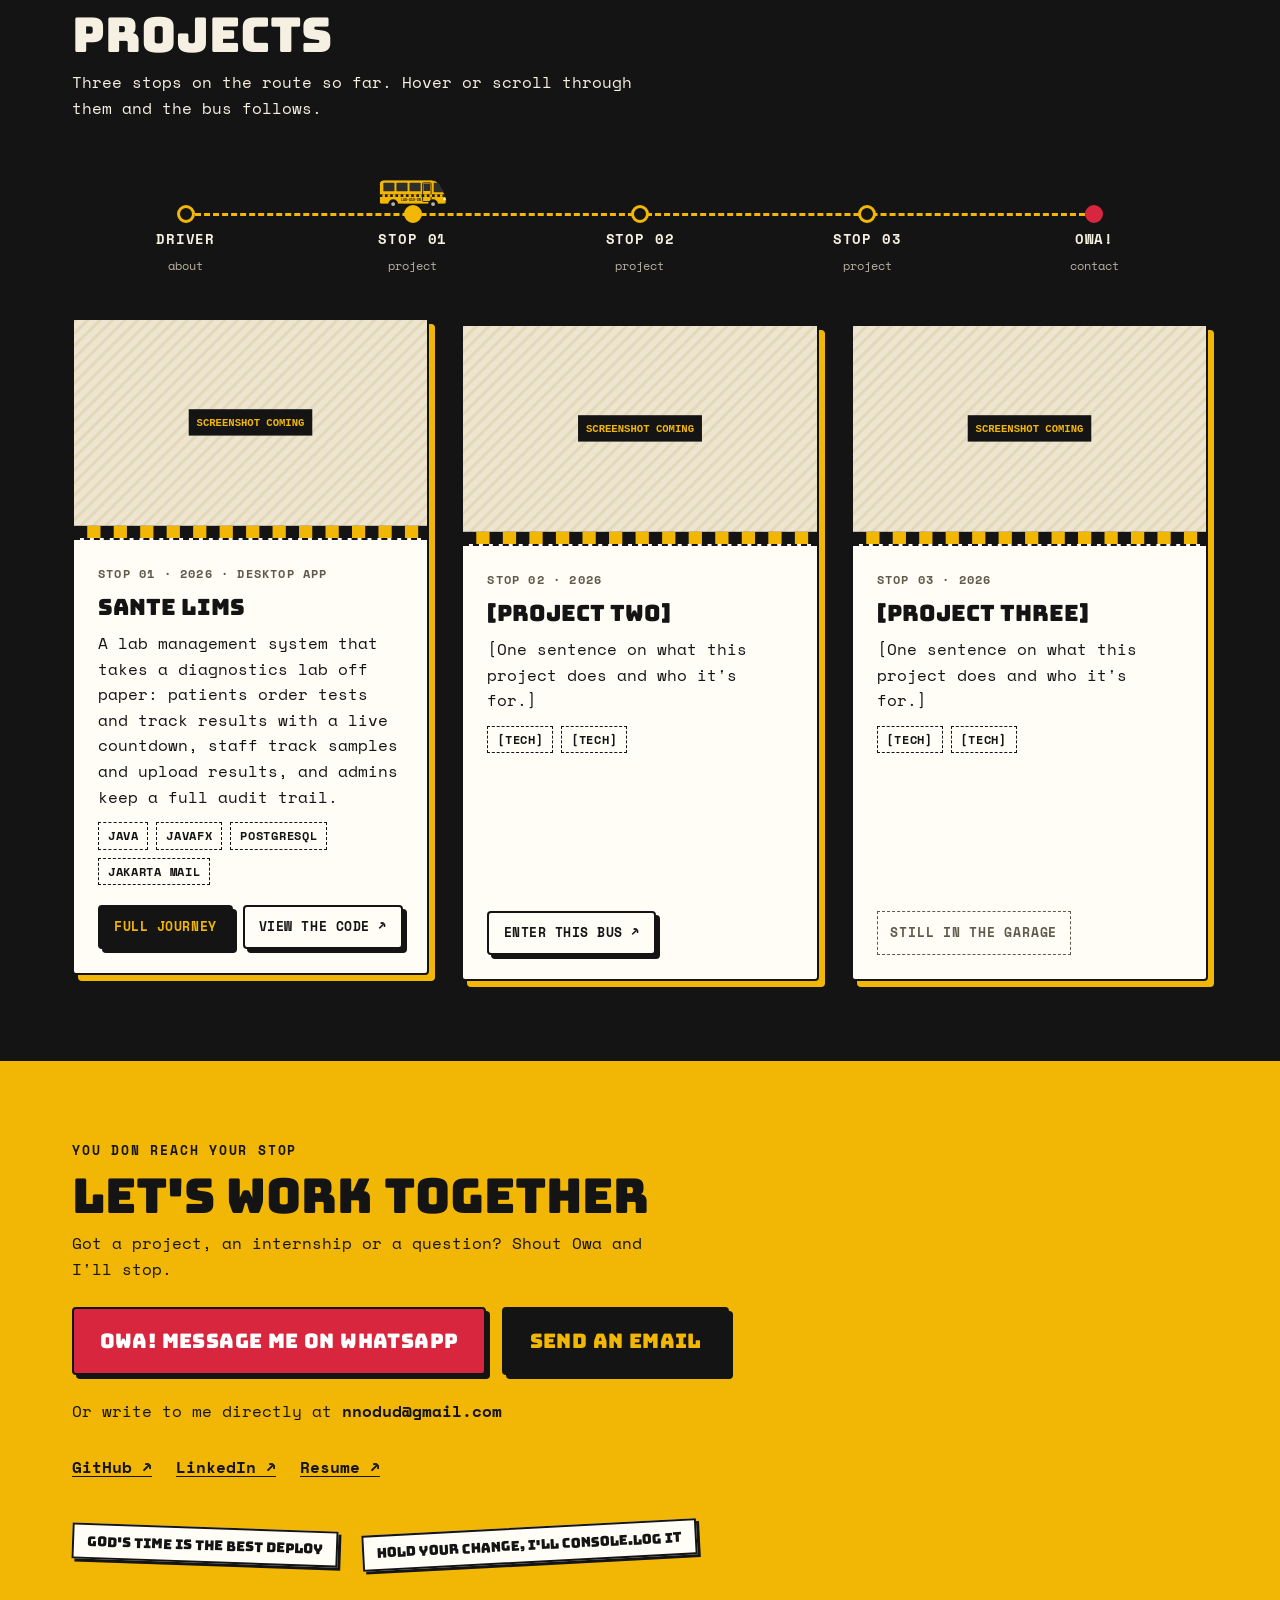
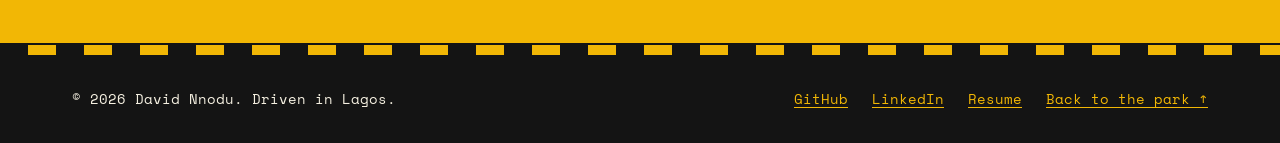
==== commit 39234804: "Add resume link" ====
--- a/index.html
+++ b/index.html
@@ -249,6 +249,8 @@
           <li><a href="https://github.com/david-nnodu" target="_blank" rel="noopener">GitHub ↗</a></li>
           <!-- PLACEHOLDER: LinkedIn profile URL -->
           <li><a href="https://www.linkedin.com/in/" target="_blank" rel="noopener">LinkedIn ↗</a></li>
+          <!-- Resume: put your PDF at assets/resume.pdf -->
+          <li><a href="assets/resume.pdf" target="_blank" rel="noopener">Resume ↗</a></li>
         </ul>
 
         <div class="sticker-row" aria-hidden="true">
@@ -267,6 +269,8 @@
         <li><a href="https://github.com/david-nnodu" target="_blank" rel="noopener">GitHub</a></li>
         <!-- PLACEHOLDER: LinkedIn profile URL -->
         <li><a href="https://www.linkedin.com/in/" target="_blank" rel="noopener">LinkedIn</a></li>
+        <!-- Resume: put your PDF at assets/resume.pdf -->
+        <li><a href="assets/resume.pdf" target="_blank" rel="noopener">Resume</a></li>
         <li><a href="#top">Back to the park ↑</a></li>
       </ul>
     </div>
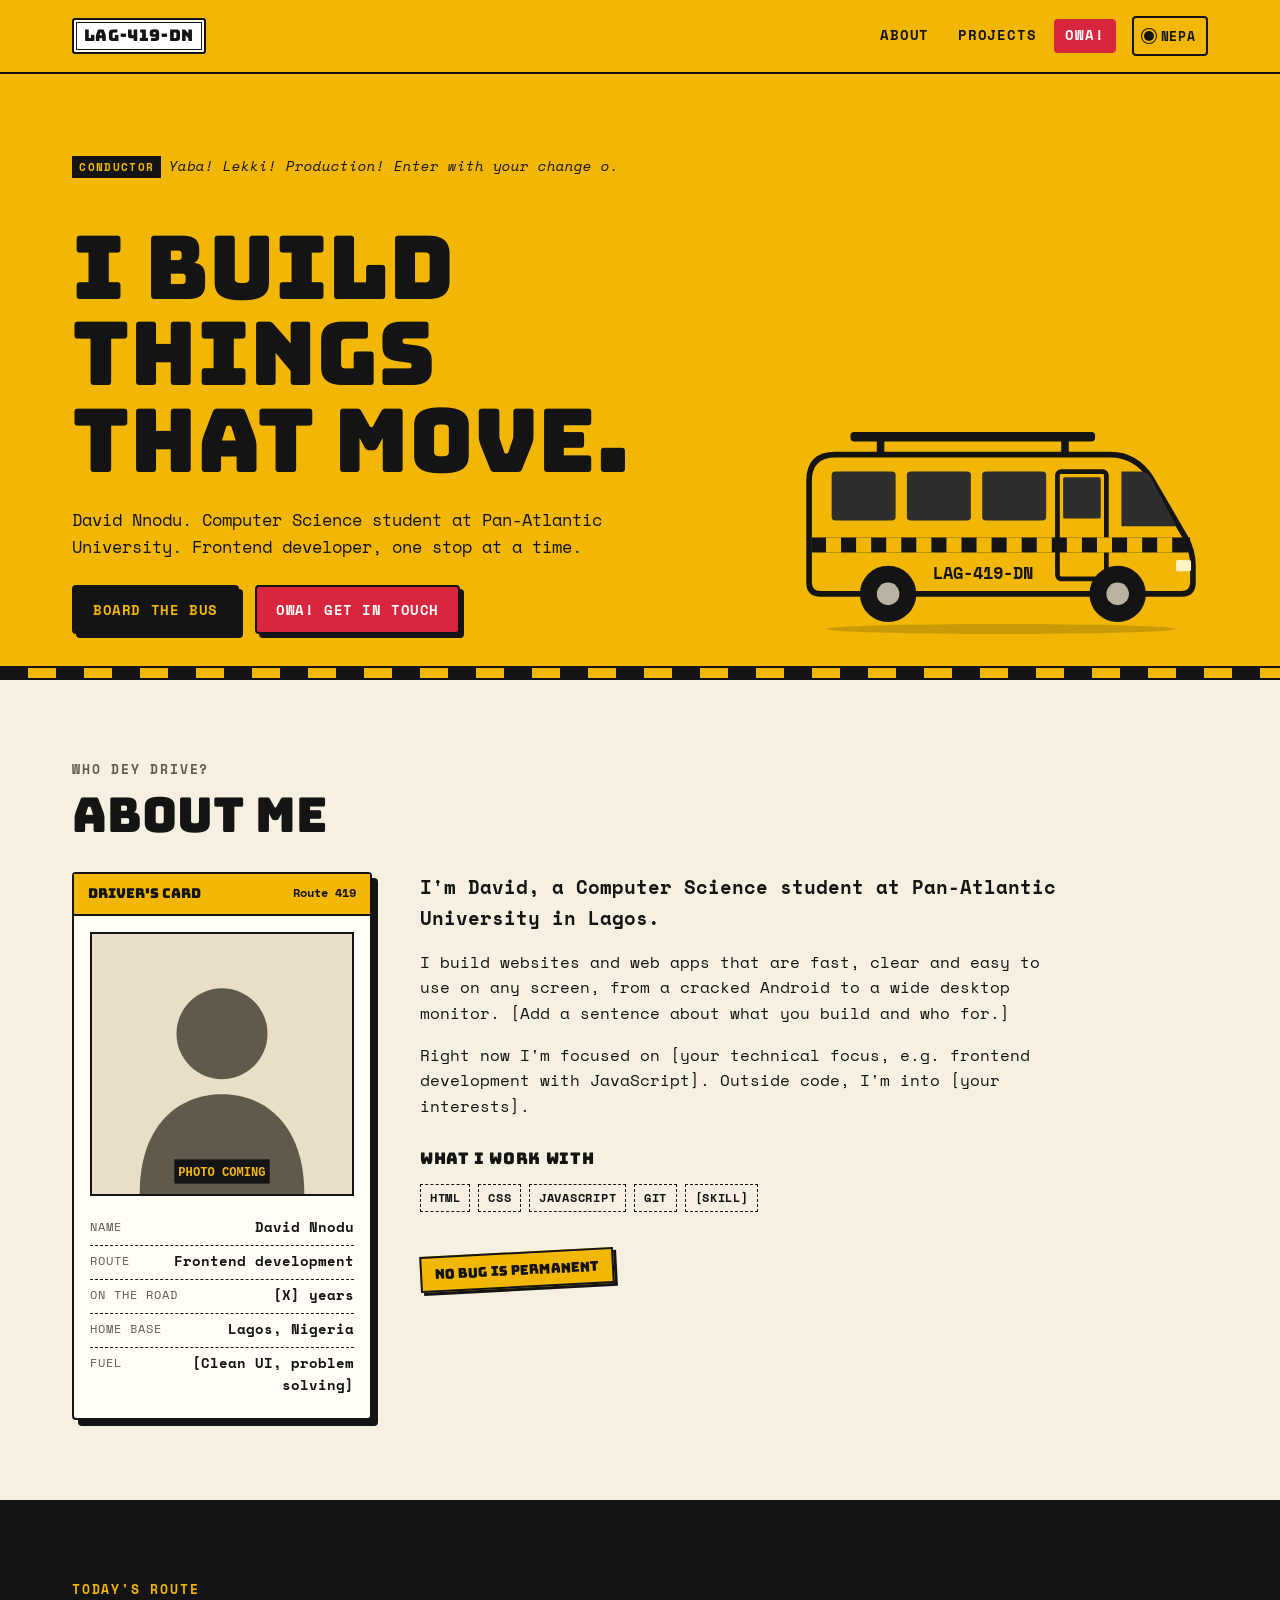
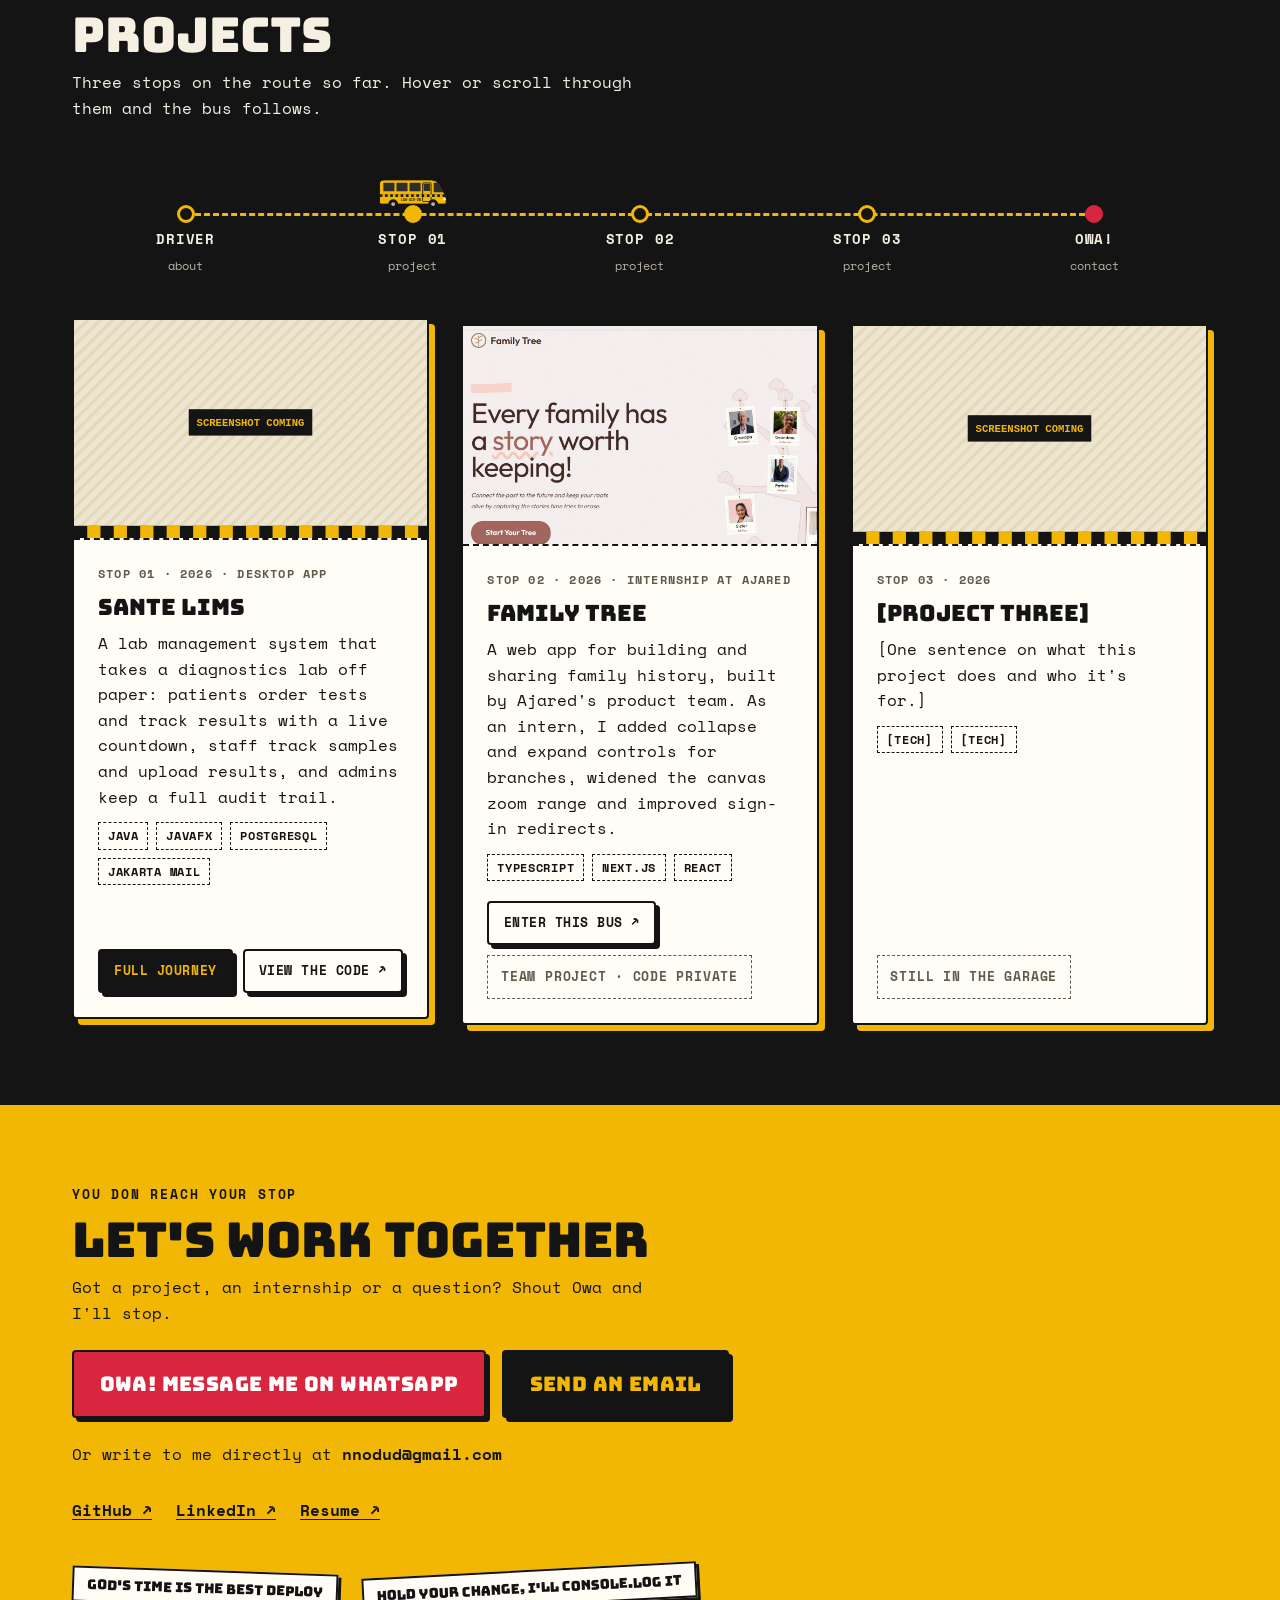
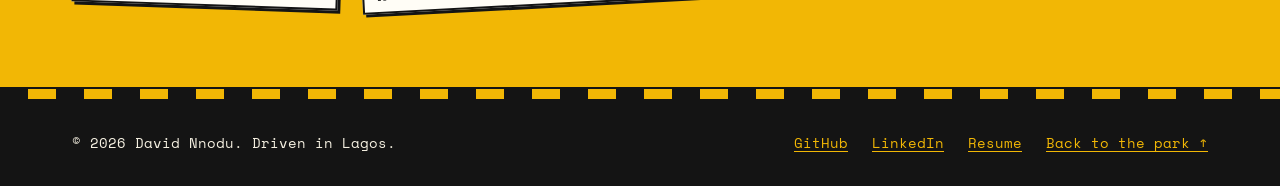
==== commit 06a8a215: "Add Family Tree internship project as Stop 02" ====
--- a/index.html
+++ b/index.html
@@ -185,20 +185,20 @@
               </div>
             </article>
 
-            <!-- PLACEHOLDER: Project 2 -->
+            <!-- Project 2: Family Tree (team project during internship at Ajared) -->
             <article class="ticket" id="project-2" aria-labelledby="p2-title">
               <span class="card-stop stop-dot" aria-hidden="true"></span>
-              <img class="ticket-img" src="assets/img/placeholder.svg" alt="Screenshot of Project Two" width="1600" height="1000" loading="lazy">
+              <img class="ticket-img" src="assets/img/familytree-card.jpg" alt="Family Tree landing page with the headline 'Every family has a story worth keeping' beside an illustrated tree of family photos" width="1312" height="820" loading="lazy">
               <div class="ticket-body">
-                <p class="ticket-meta">Stop 02 · 2026</p>
-                <h3 class="ticket-title" id="p2-title">[Project Two]</h3>
-                <p>[One sentence on what this project does and who it's for.]</p>
+                <p class="ticket-meta">Stop 02 · 2026 · Internship at Ajared</p>
+                <h3 class="ticket-title" id="p2-title">Family Tree</h3>
+                <p>A web app for building and sharing family history, built by Ajared's product team. As an intern, I added collapse and expand controls for branches, widened the canvas zoom range and improved sign-in redirects.</p>
                 <ul class="tags" aria-label="Tech stack">
-                  <li class="tag">[Tech]</li><li class="tag">[Tech]</li>
+                  <li class="tag">TypeScript</li><li class="tag">Next.js</li><li class="tag">React</li>
                 </ul>
                 <div class="ticket-actions">
-                  <!-- PLACEHOLDER: live link -->
-                  <a class="btn btn--small btn--plain" href="#" target="_blank" rel="noopener">Enter this bus ↗</a>
+                  <a class="btn btn--small btn--plain" href="https://familytree.ajared.ca" target="_blank" rel="noopener">Enter this bus ↗</a>
+                  <span class="garage">Team project · code private</span>
                 </div>
               </div>
             </article>
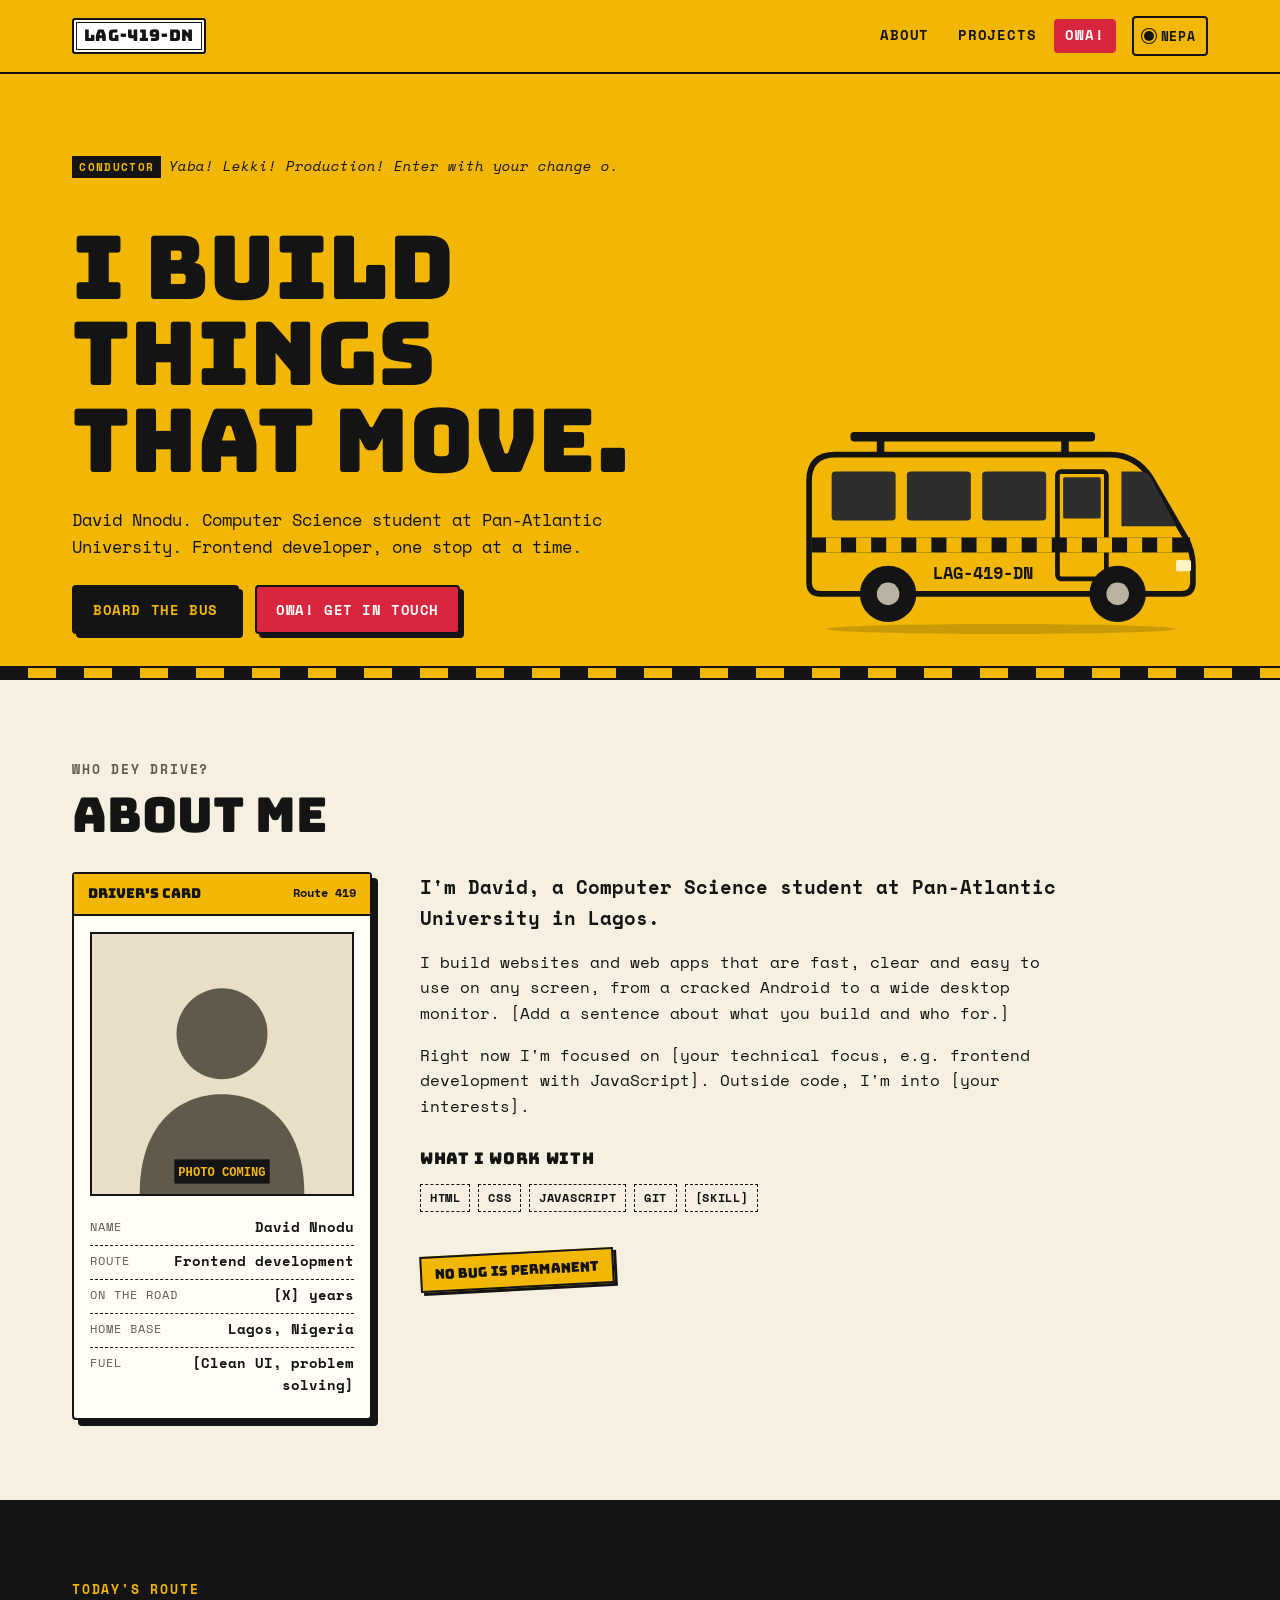
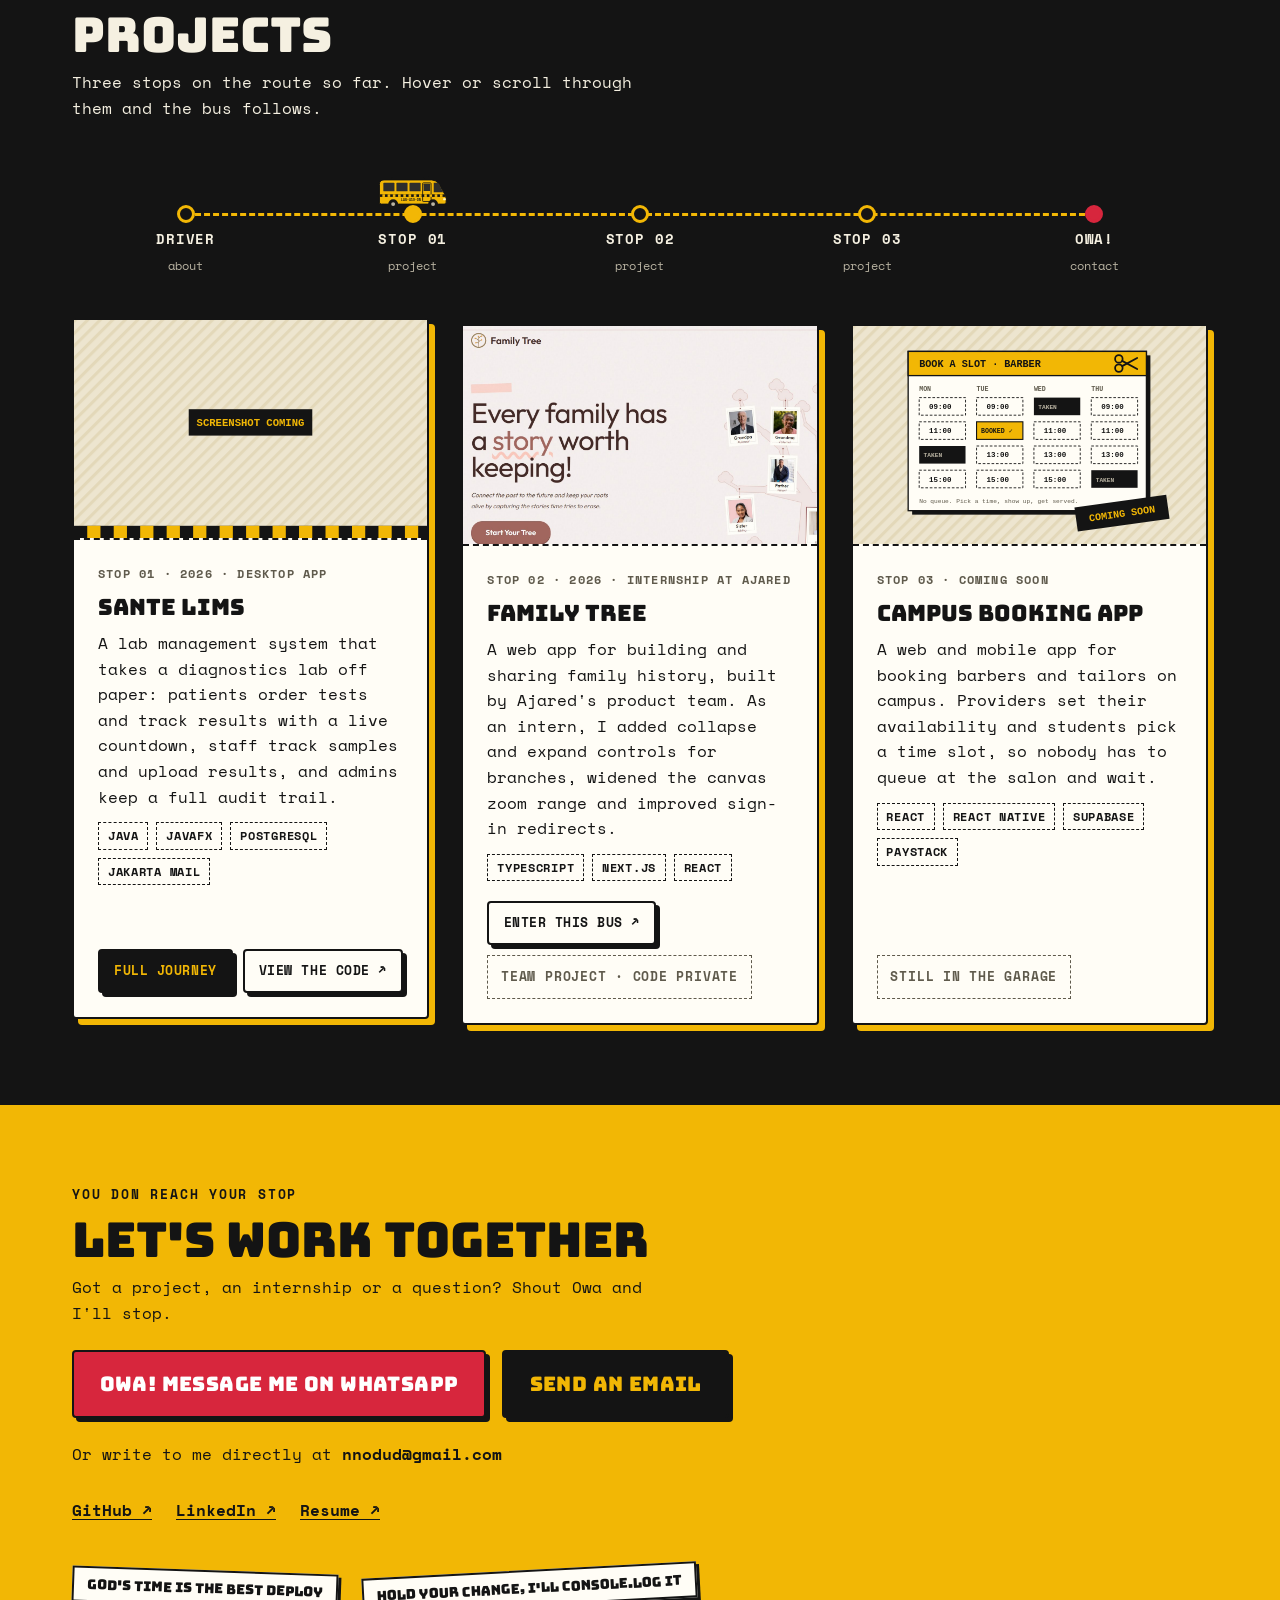
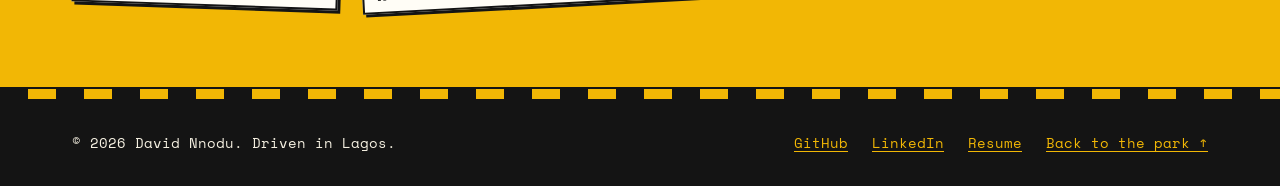
==== commit 645ad652: "Add campus booking app as Stop 03 (coming soon)" ====
--- a/index.html
+++ b/index.html
@@ -197,22 +197,22 @@
                   <li class="tag">TypeScript</li><li class="tag">Next.js</li><li class="tag">React</li>
                 </ul>
                 <div class="ticket-actions">
-                  <a class="btn btn--small btn--plain" href="https://familytree.ajared.ca" target="_blank" rel="noopener">Enter this bus ↗</a>
+                  <a class="btn btn--small btn--plain" href="https://familytree.ajared.ng/" target="_blank" rel="noopener">Enter this bus ↗</a>
                   <span class="garage">Team project · code private</span>
                 </div>
               </div>
             </article>
 
-            <!-- PLACEHOLDER: Project 3 (no live link yet, so it shows "Still in the garage") -->
+            <!-- Project 3: campus booking app (planned, not built yet). Rename it here once it has a name. -->
             <article class="ticket" id="project-3" aria-labelledby="p3-title">
               <span class="card-stop stop-dot" aria-hidden="true"></span>
-              <img class="ticket-img" src="assets/img/placeholder.svg" alt="Screenshot of Project Three" width="1600" height="1000" loading="lazy">
+              <img class="ticket-img" src="assets/img/booking-coming-soon.svg" alt="Illustration of a booking sheet with time slots for a barber, one marked as booked, stamped Coming soon" width="1600" height="1000" loading="lazy">
               <div class="ticket-body">
-                <p class="ticket-meta">Stop 03 · 2026</p>
-                <h3 class="ticket-title" id="p3-title">[Project Three]</h3>
-                <p>[One sentence on what this project does and who it's for.]</p>
-                <ul class="tags" aria-label="Tech stack">
-                  <li class="tag">[Tech]</li><li class="tag">[Tech]</li>
+                <p class="ticket-meta">Stop 03 · Coming soon</p>
+                <h3 class="ticket-title" id="p3-title">Campus Booking App</h3>
+                <p>A web and mobile app for booking barbers and tailors on campus. Providers set their availability and students pick a time slot, so nobody has to queue at the salon and wait.</p>
+                <ul class="tags" aria-label="Planned tech stack">
+                  <li class="tag">React</li><li class="tag">React Native</li><li class="tag">Supabase</li><li class="tag">Paystack</li>
                 </ul>
                 <div class="ticket-actions">
                   <span class="garage">Still in the garage</span>
@@ -238,8 +238,7 @@
         </div>
 
         <div class="contact-actions">
-          <!-- PLACEHOLDER: replace 234XXXXXXXXXX with your WhatsApp number (country code, no + or spaces) -->
-          <a class="btn btn--owa btn--big" href="https://wa.me/234XXXXXXXXXX?text=Owa!%20I%20saw%20your%20portfolio%20and%20I'd%20like%20to%20work%20with%20you." target="_blank" rel="noopener">Owa! Message me on WhatsApp</a>
+          <a class="btn btn--owa btn--big" href="https://wa.me/2347019429497?text=Owa!%20I%20saw%20your%20portfolio%20and%20I'd%20like%20to%20work%20with%20you." target="_blank" rel="noopener">Owa! Message me on WhatsApp</a>
           <a class="btn btn--big" href="mailto:nnodud@gmail.com?subject=Hello%20David%20from%20your%20portfolio">Send an email</a>
         </div>
 
@@ -247,8 +246,7 @@
 
         <ul class="contact-links">
           <li><a href="https://github.com/david-nnodu" target="_blank" rel="noopener">GitHub ↗</a></li>
-          <!-- PLACEHOLDER: LinkedIn profile URL -->
-          <li><a href="https://www.linkedin.com/in/" target="_blank" rel="noopener">LinkedIn ↗</a></li>
+          <li><a href="https://www.linkedin.com/in/david-nnodu-095746314/" target="_blank" rel="noopener">LinkedIn ↗</a></li>
           <!-- Resume: put your PDF at assets/resume.pdf -->
           <li><a href="assets/resume.pdf" target="_blank" rel="noopener">Resume ↗</a></li>
         </ul>
@@ -267,8 +265,7 @@
       <p>© <span class="js-year">2026</span> David Nnodu. Driven in Lagos.</p>
       <ul class="footer-links">
         <li><a href="https://github.com/david-nnodu" target="_blank" rel="noopener">GitHub</a></li>
-        <!-- PLACEHOLDER: LinkedIn profile URL -->
-        <li><a href="https://www.linkedin.com/in/" target="_blank" rel="noopener">LinkedIn</a></li>
+        <li><a href="https://www.linkedin.com/in/david-nnodu-095746314/" target="_blank" rel="noopener">LinkedIn</a></li>
         <!-- Resume: put your PDF at assets/resume.pdf -->
         <li><a href="assets/resume.pdf" target="_blank" rel="noopener">Resume</a></li>
         <li><a href="#top">Back to the park ↑</a></li>
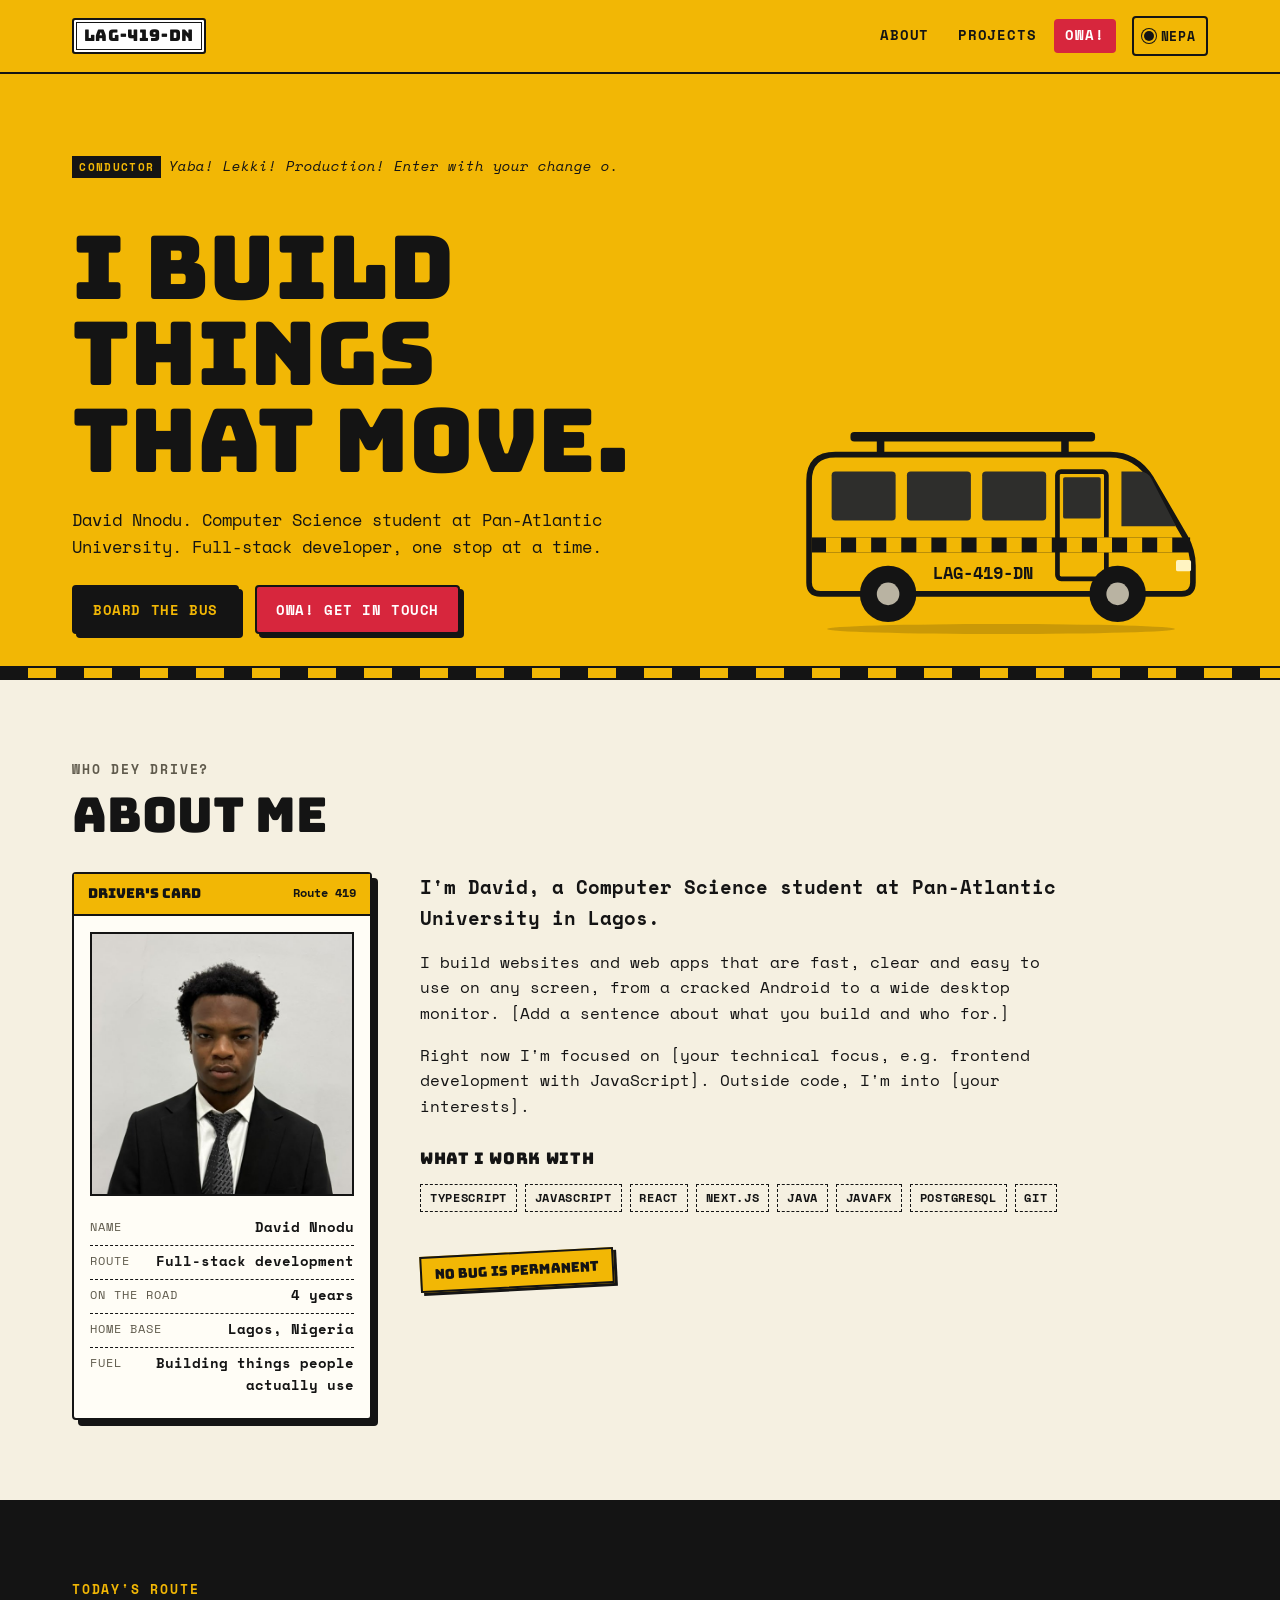
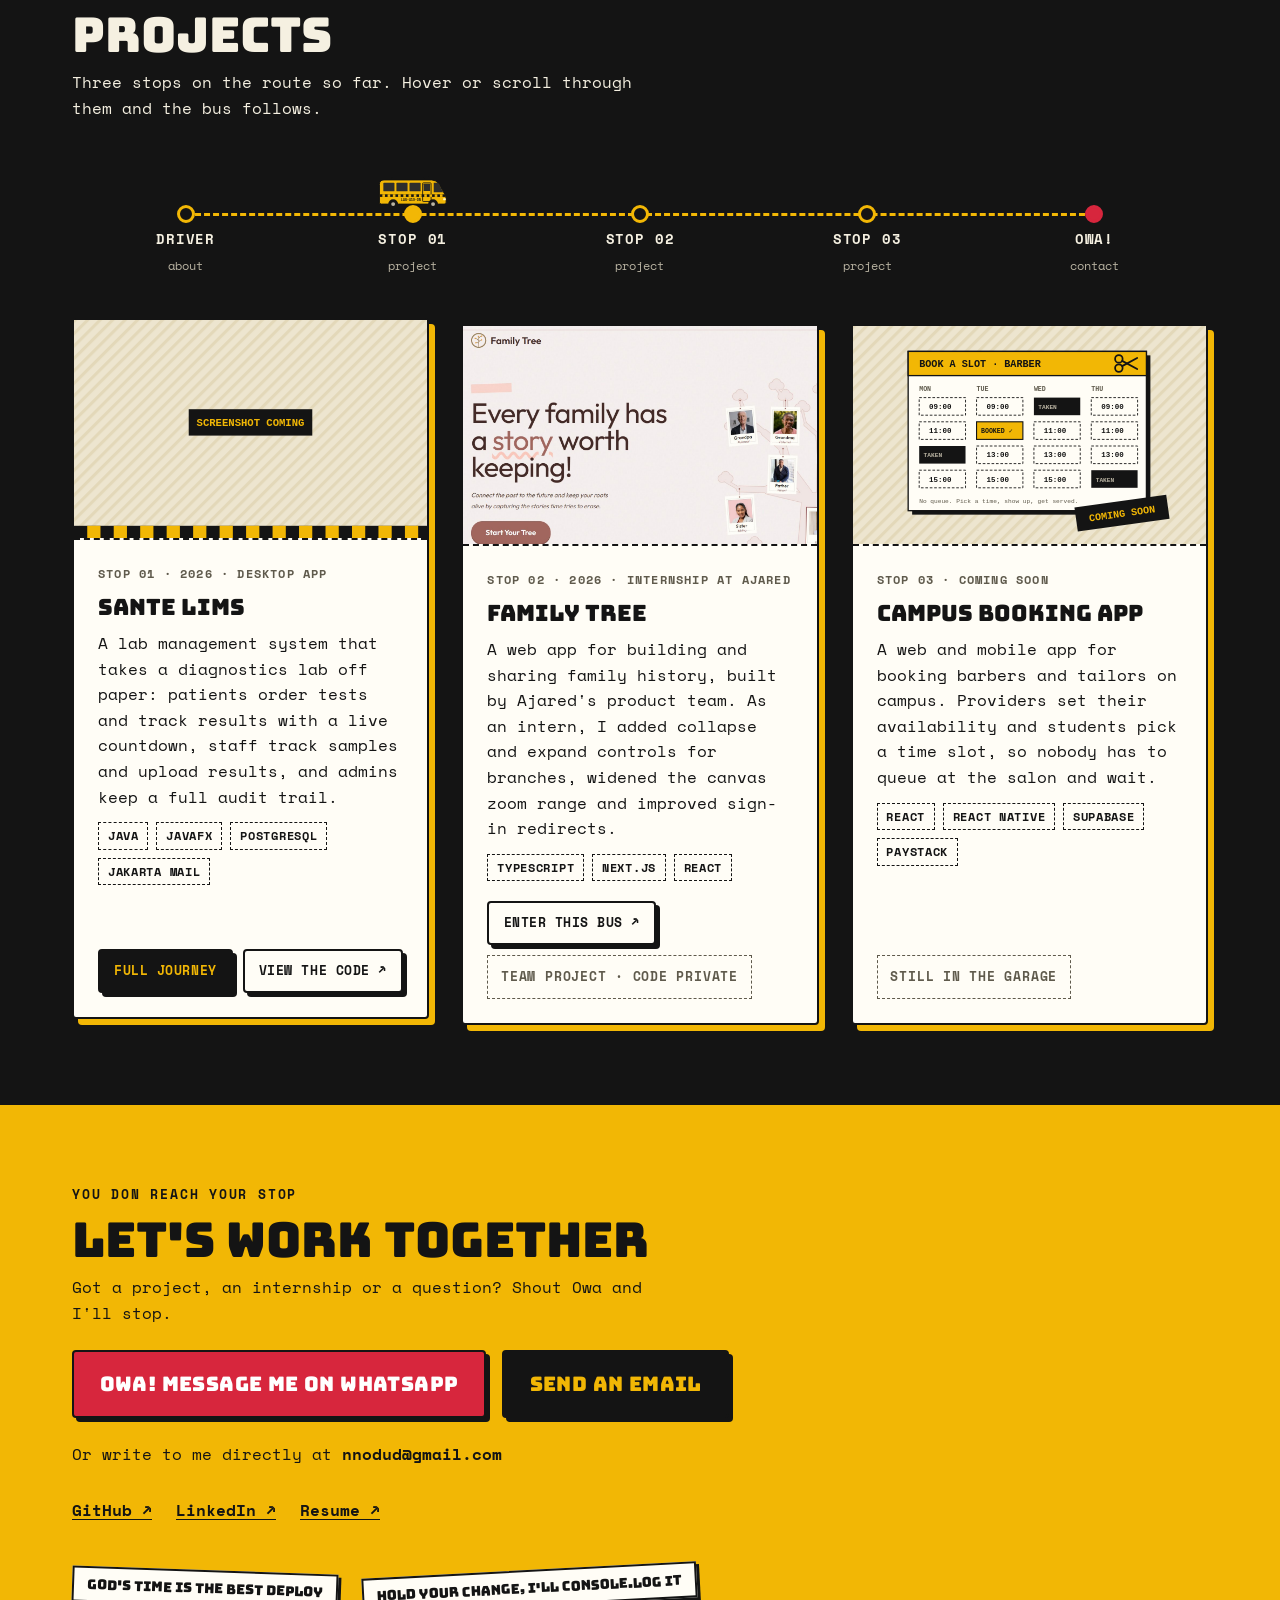
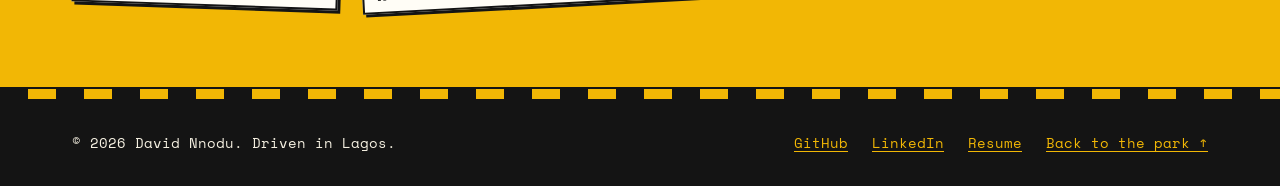
==== commit 92a9471b: "Add photo, skills and driver card details" ====
--- a/index.html
+++ b/index.html
@@ -3,8 +3,8 @@
 <head>
   <meta charset="UTF-8">
   <meta name="viewport" content="width=device-width, initial-scale=1.0, viewport-fit=cover">
-  <title>David Nnodu | Frontend Developer</title>
-  <meta name="description" content="Portfolio of David Nnodu, a frontend developer and Computer Science student at Pan-Atlantic University, Lagos.">
+  <title>David Nnodu | Full-Stack Developer</title>
+  <meta name="description" content="Portfolio of David Nnodu, a full-stack developer and Computer Science student at Pan-Atlantic University, Lagos.">
   <meta name="theme-color" content="#F2B705">
   <link rel="icon" href="assets/img/favicon.svg" type="image/svg+xml">
   <link rel="preconnect" href="https://fonts.googleapis.com">
@@ -84,8 +84,7 @@
             <span class="callout-text" id="callout-text">Yaba! Lekki! Production! Enter with your change o.</span>
           </p>
           <h1 class="hero-title" id="hero-title">I build things that move.</h1>
-          <!-- PLACEHOLDER: adjust this role line if you like -->
-          <p class="hero-sub">David Nnodu. Computer Science student at Pan-Atlantic University. Frontend developer, one stop at a time.</p>
+          <p class="hero-sub">David Nnodu. Computer Science student at Pan-Atlantic University. Full-stack developer, one stop at a time.</p>
           <div class="hero-actions">
             <a class="btn" href="#projects">Board the bus</a>
             <a class="btn btn--owa" href="#contact">Owa! Get in touch</a>
@@ -111,16 +110,13 @@
           <aside class="permit" aria-label="Driver's card">
             <p class="permit-head">Driver's card <span>Route 419</span></p>
             <div class="permit-body">
-              <!-- PLACEHOLDER: replace with assets/img/david.jpg when you have your photo -->
-              <img class="permit-photo" src="assets/img/driver-placeholder.svg" alt="Photo of David Nnodu" width="600" height="600">
+              <img class="permit-photo" src="assets/img/david.jpg" alt="Photo of David Nnodu" width="600" height="600">
               <dl class="permit-fields">
                 <div><dt>Name</dt><dd>David Nnodu</dd></div>
-                <div><dt>Route</dt><dd>Frontend development</dd></div>
-                <!-- PLACEHOLDER: years -->
-                <div><dt>On the road</dt><dd>[X] years</dd></div>
+                <div><dt>Route</dt><dd>Full-stack development</dd></div>
+                <div><dt>On the road</dt><dd>4 years</dd></div>
                 <div><dt>Home base</dt><dd>Lagos, Nigeria</dd></div>
-                <!-- PLACEHOLDER: what drives you -->
-                <div><dt>Fuel</dt><dd>[Clean UI, problem solving]</dd></div>
+                <div><dt>Fuel</dt><dd>Building things people actually use</dd></div>
               </dl>
             </div>
           </aside>
@@ -132,13 +128,15 @@
             <p>Right now I'm focused on [your technical focus, e.g. frontend development with JavaScript]. Outside code, I'm into [your interests].</p>
 
             <h3 class="mini-title">What I work with</h3>
-            <!-- PLACEHOLDER: your real skills -->
             <ul class="tags" aria-label="Skills">
-              <li class="tag">HTML</li>
-              <li class="tag">CSS</li>
+              <li class="tag">TypeScript</li>
               <li class="tag">JavaScript</li>
+              <li class="tag">React</li>
+              <li class="tag">Next.js</li>
+              <li class="tag">Java</li>
+              <li class="tag">JavaFX</li>
+              <li class="tag">PostgreSQL</li>
               <li class="tag">Git</li>
-              <li class="tag">[Skill]</li>
             </ul>
 
             <p class="sticker sticker--yellow tilt-left">No bug is permanent</p>
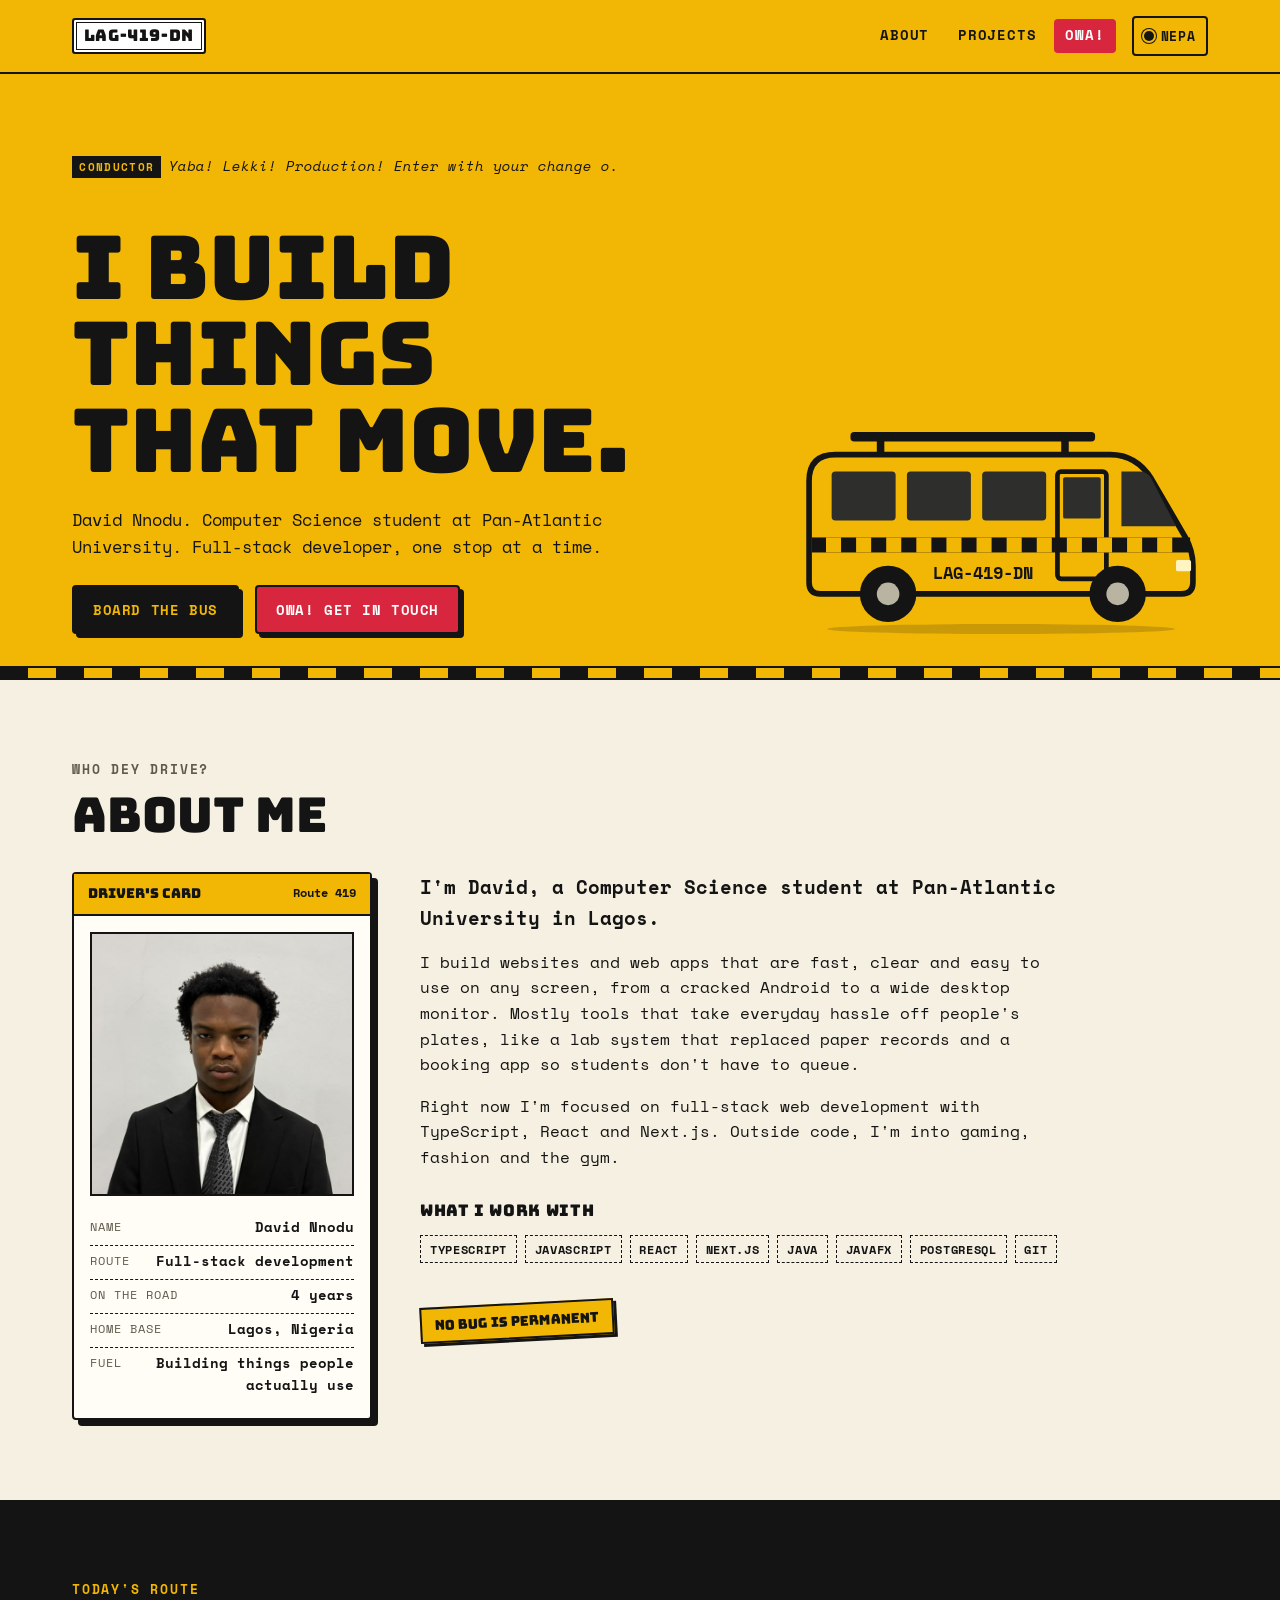
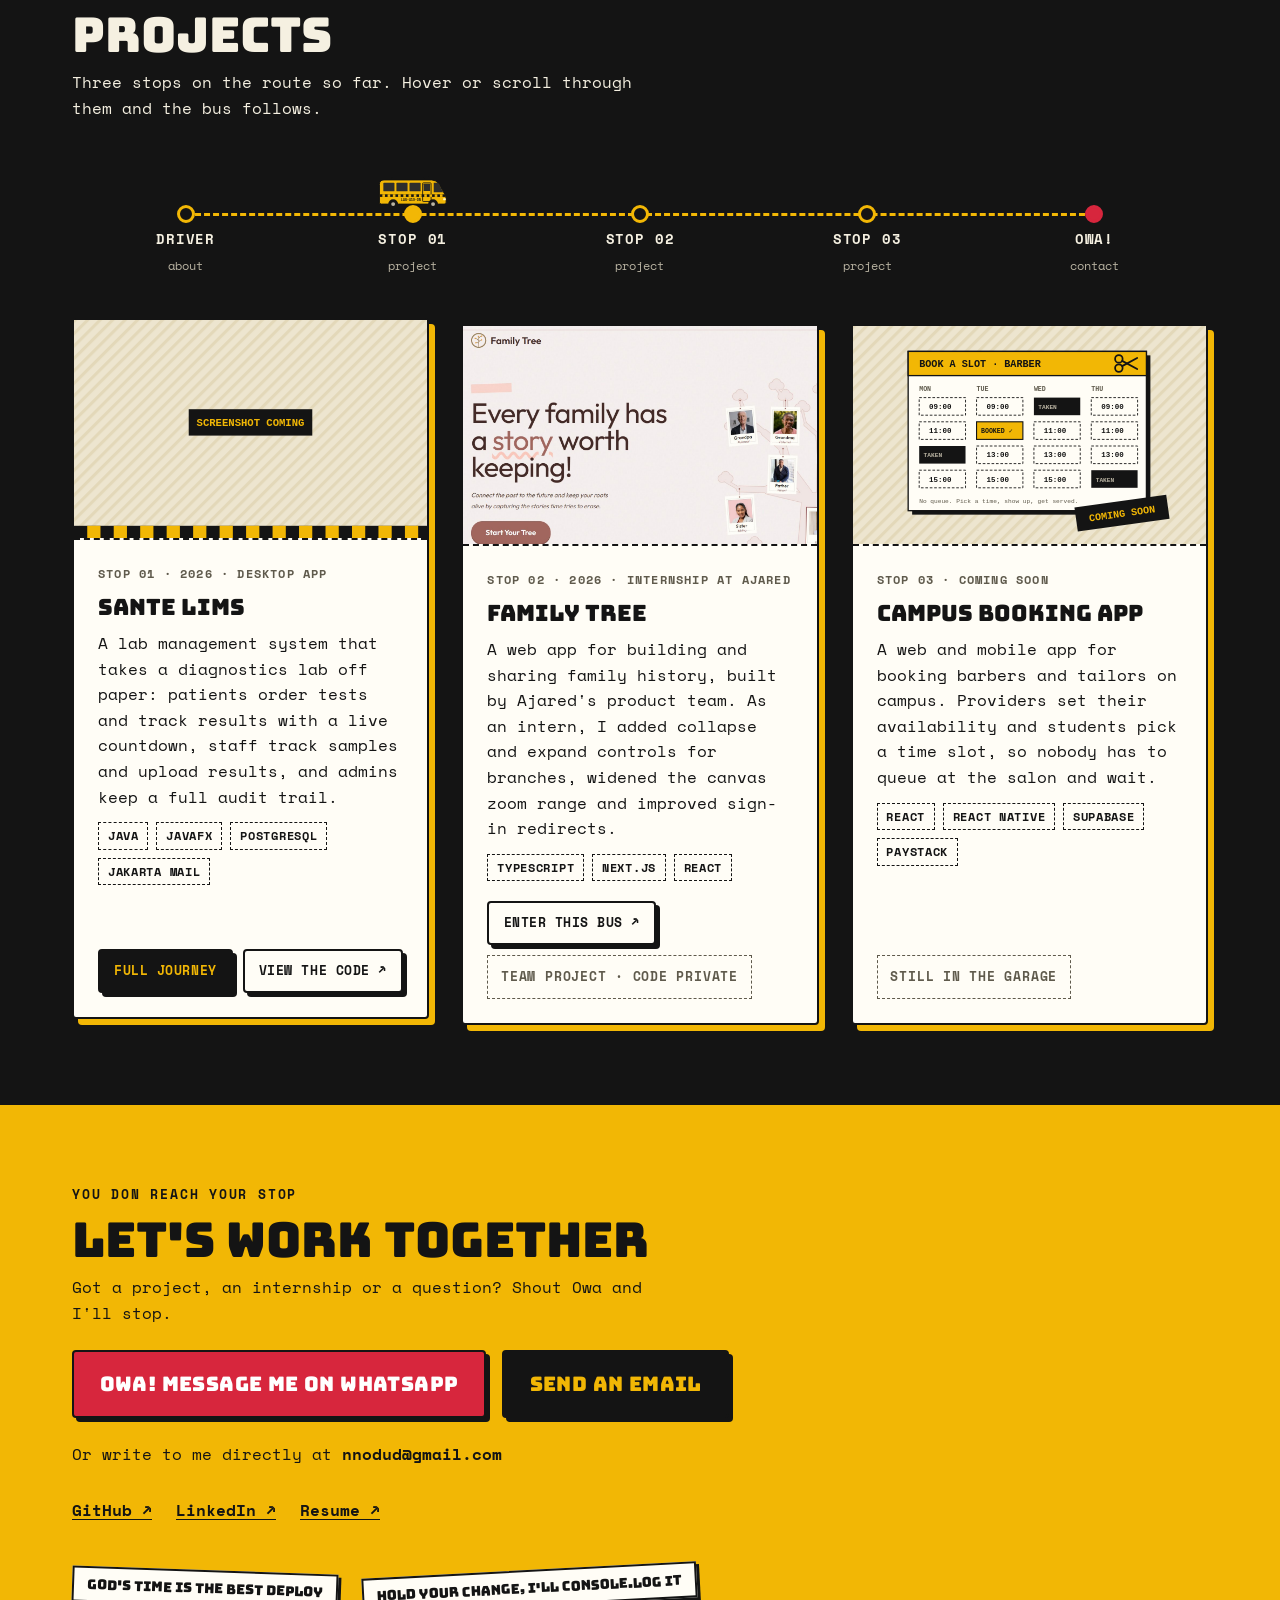
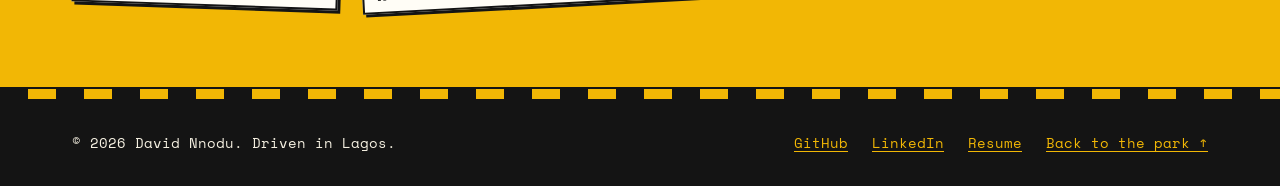
==== commit aa6bea47: "Finish About section" ====
--- a/index.html
+++ b/index.html
@@ -122,10 +122,9 @@
           </aside>
 
           <div class="about-text">
-            <!-- PLACEHOLDER: rewrite these three paragraphs in your own words -->
             <p class="lead">I'm David, a Computer Science student at Pan-Atlantic University in Lagos.</p>
-            <p>I build websites and web apps that are fast, clear and easy to use on any screen, from a cracked Android to a wide desktop monitor. [Add a sentence about what you build and who for.]</p>
-            <p>Right now I'm focused on [your technical focus, e.g. frontend development with JavaScript]. Outside code, I'm into [your interests].</p>
+            <p>I build websites and web apps that are fast, clear and easy to use on any screen, from a cracked Android to a wide desktop monitor. Mostly tools that take everyday hassle off people's plates, like a lab system that replaced paper records and a booking app so students don't have to queue.</p>
+            <p>Right now I'm focused on full-stack web development with TypeScript, React and Next.js. Outside code, I'm into gaming, fashion and the gym.</p>
 
             <h3 class="mini-title">What I work with</h3>
             <ul class="tags" aria-label="Skills">
